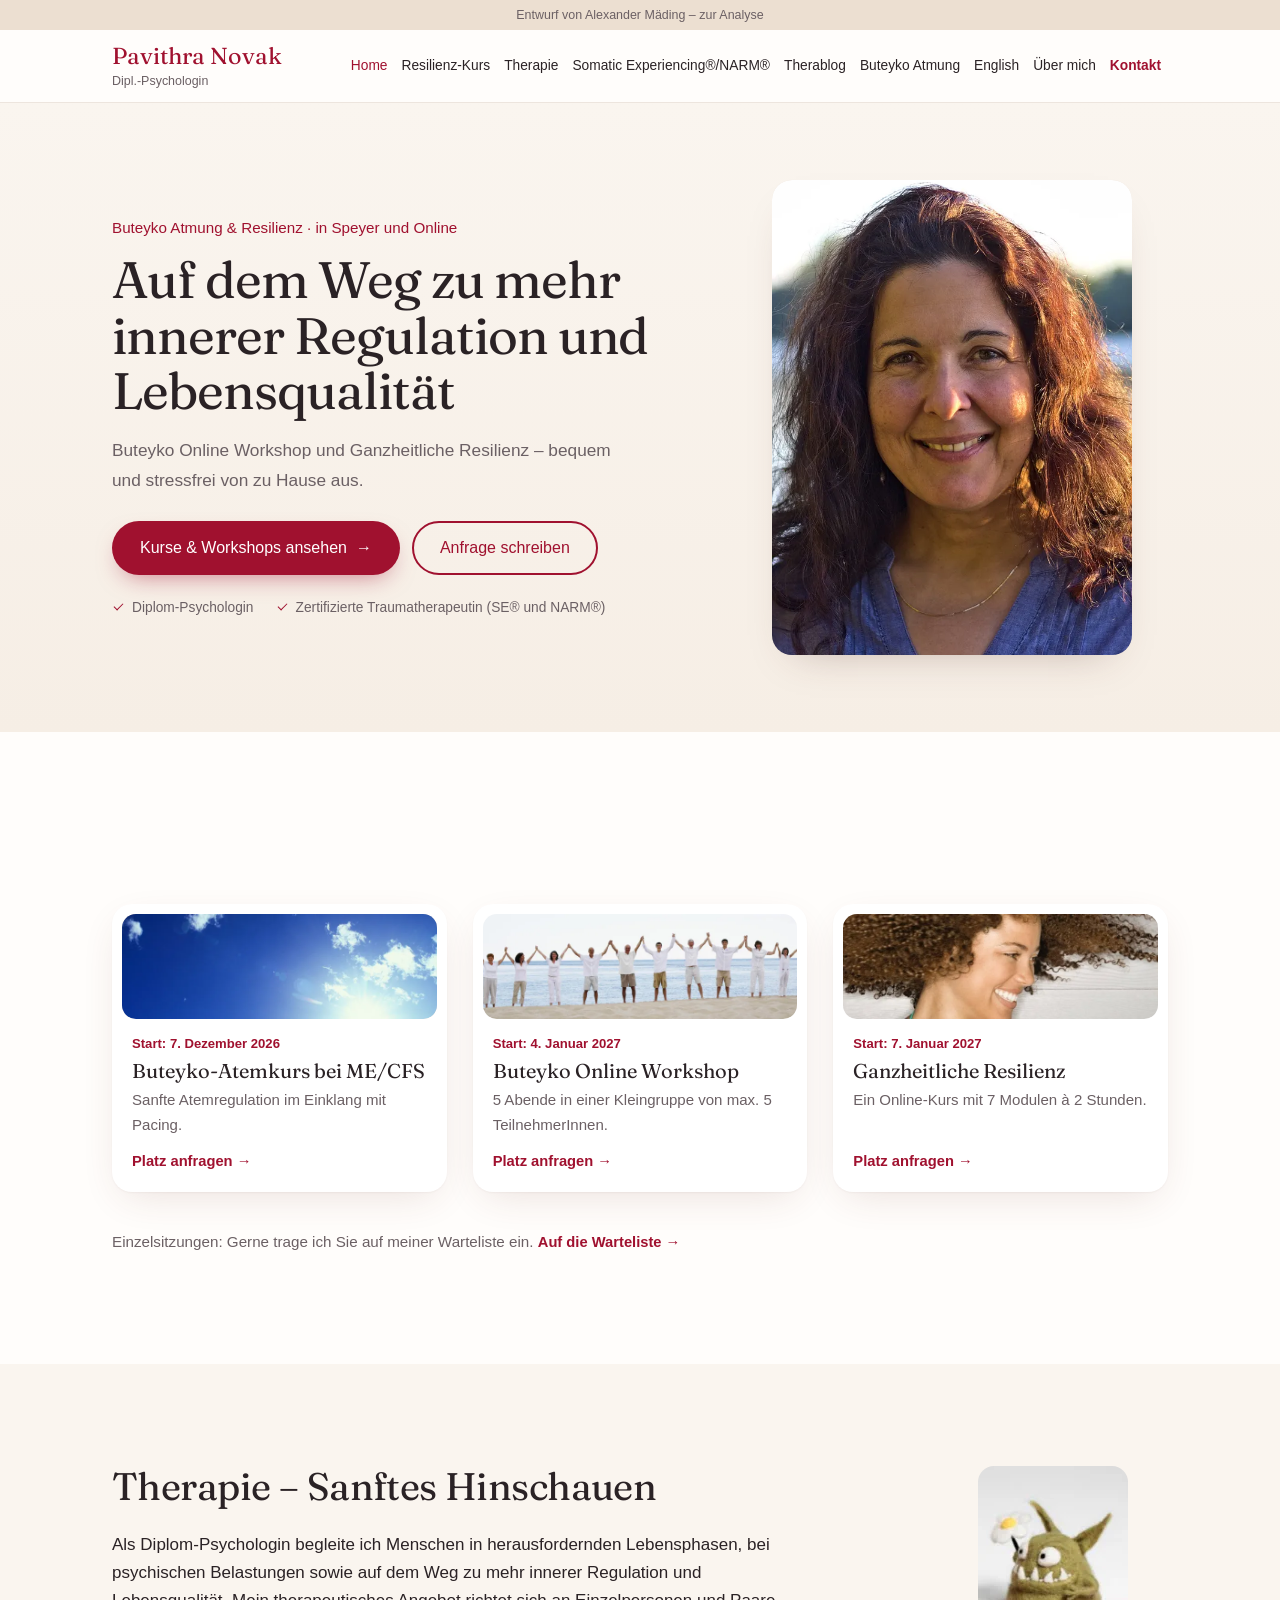
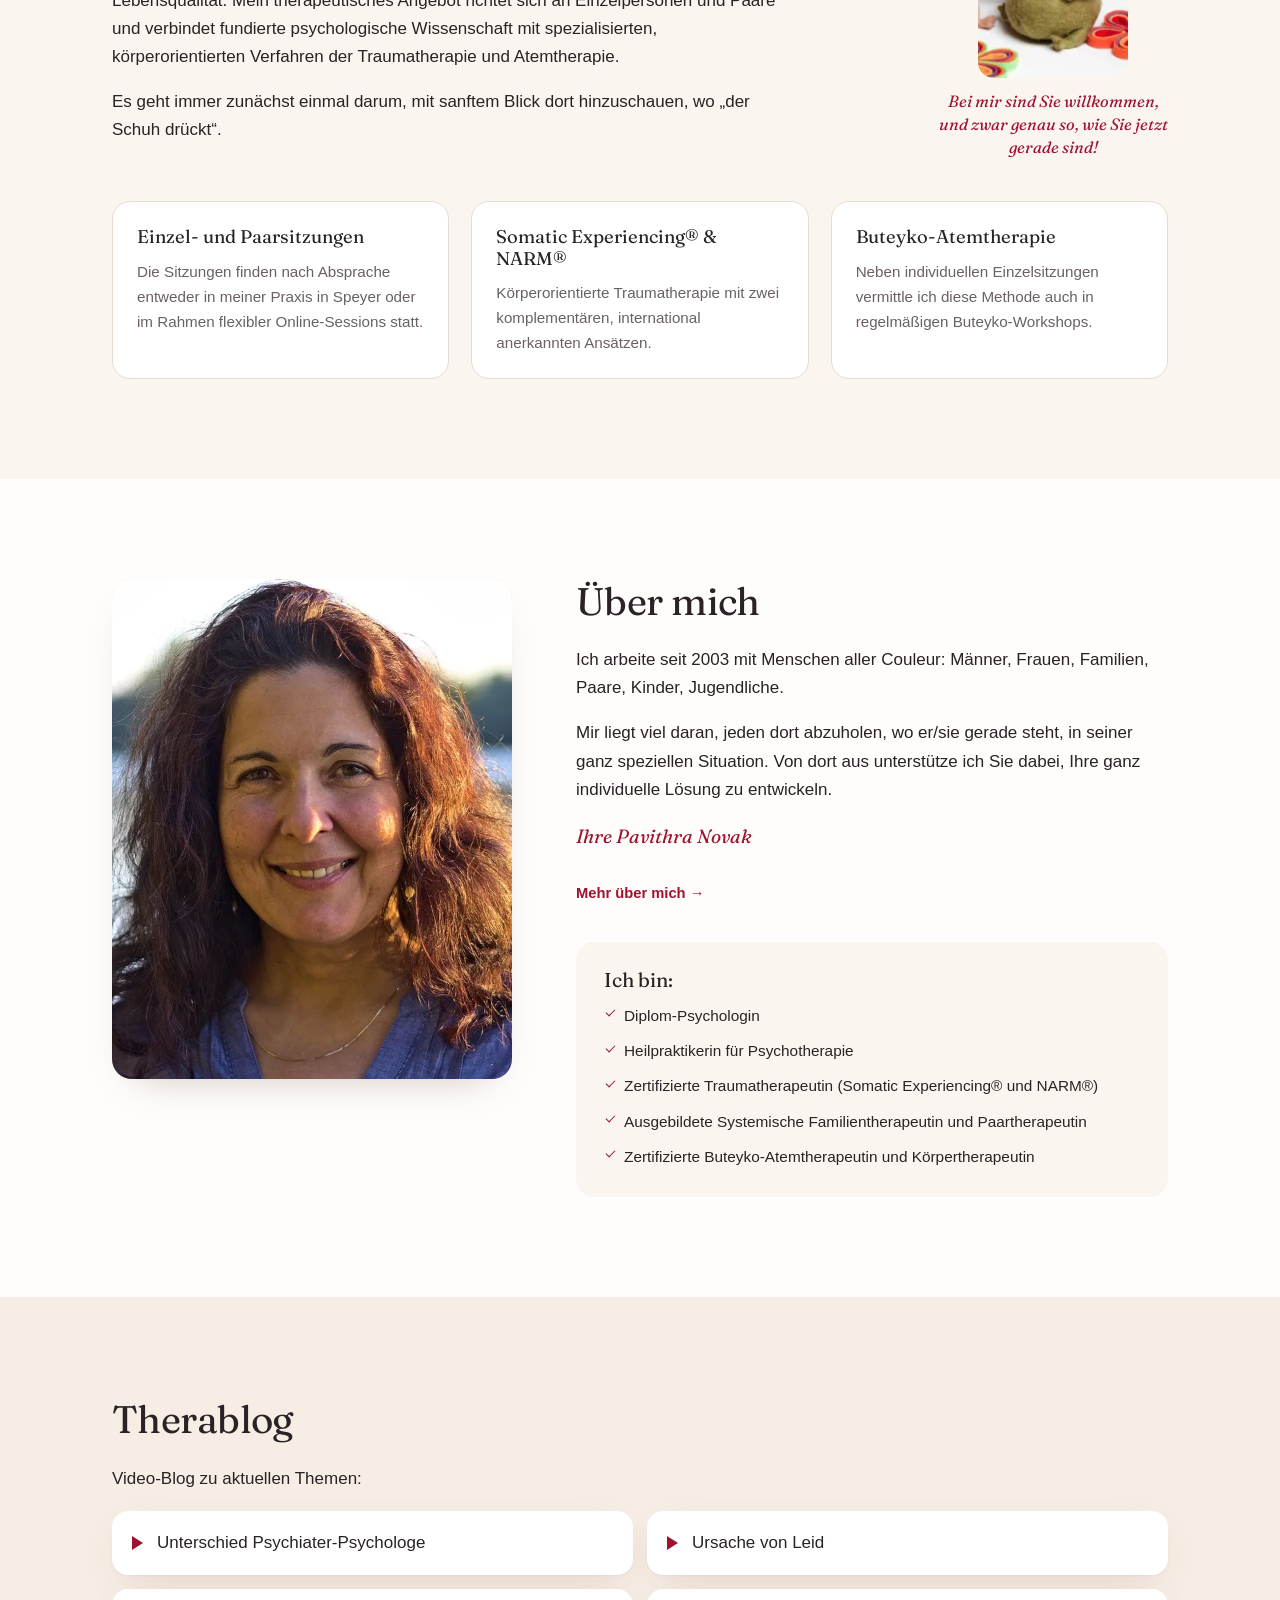
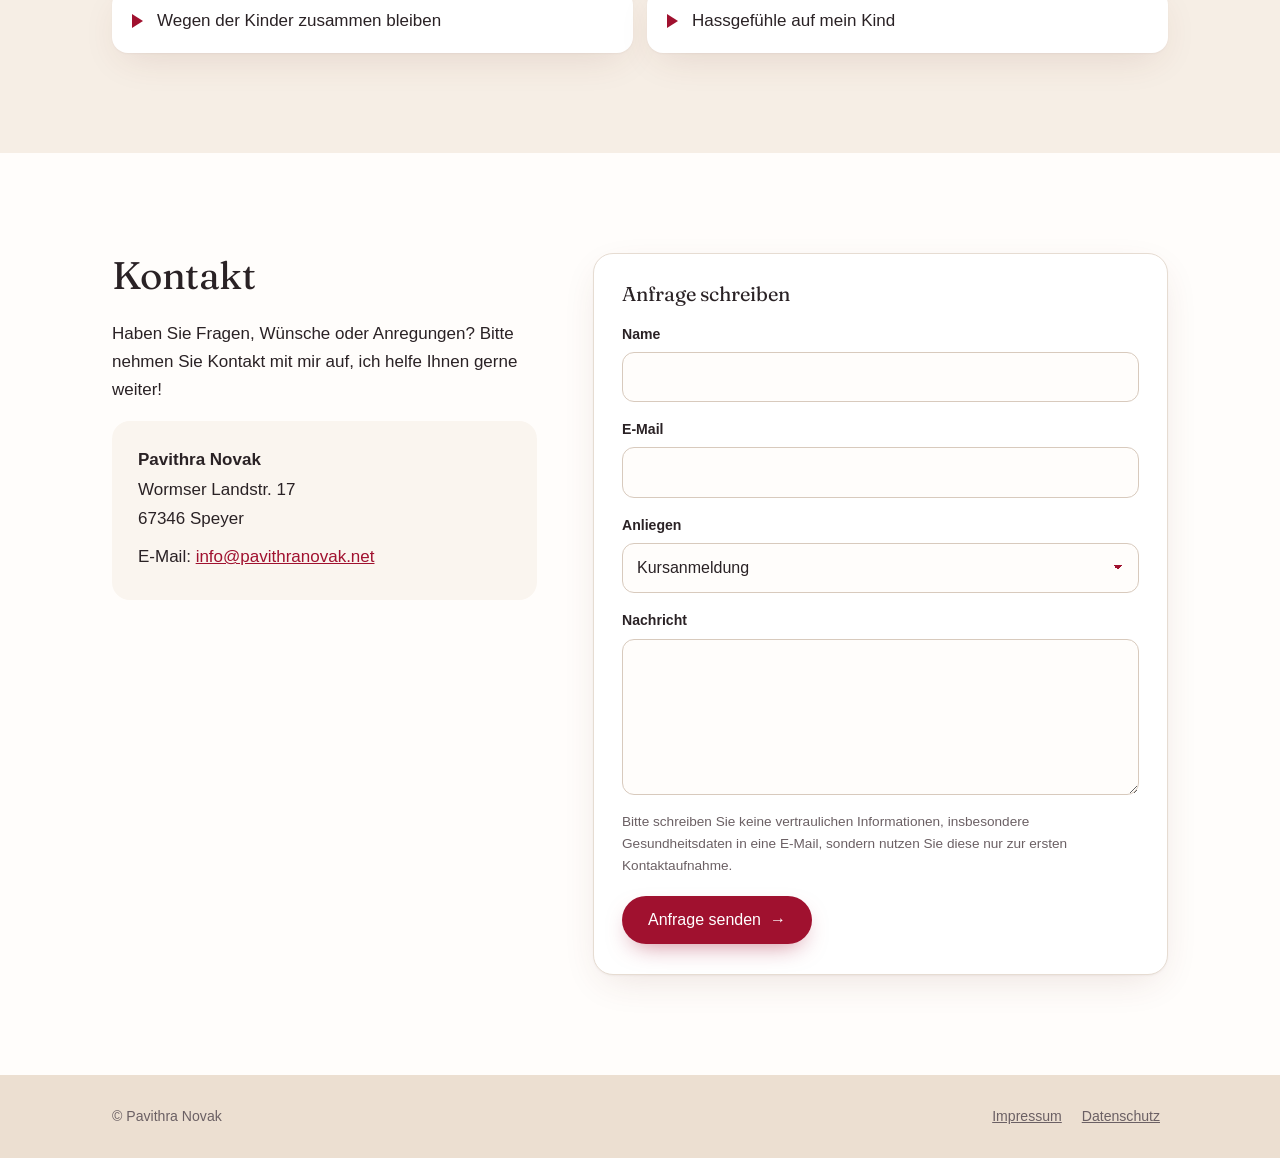
==== startseite/index.html @ 12f6291d "telefon raus, anfrageformular" ====
<!DOCTYPE html>
<html lang="de">
<head>
<meta charset="utf-8">
<meta name="viewport" content="width=device-width, initial-scale=1, viewport-fit=cover">
<title>Pavithra Novak – Psychotherapie, Traumatherapie &amp; Buteyko Atmung in Speyer (Entwurf)</title>
<meta name="robots" content="noindex, nofollow">
<meta name="description" content="Entwurf einer neuen Startseite für pavithranovak.net">
<meta name="theme-color" content="#a0112f">
<link rel="icon" href="data:image/svg+xml,%3Csvg xmlns='http://www.w3.org/2000/svg' viewBox='0 0 32 32'%3E%3Ccircle cx='16' cy='16' r='15' fill='%23a0112f'/%3E%3Ctext x='16' y='21' font-size='14' text-anchor='middle' fill='%23fff' font-family='Georgia'%3EPN%3C/text%3E%3C/svg%3E">
<link rel="stylesheet" href="css/seite.css">
<script>document.documentElement.className += ' js';</script>
</head>
<body id="top">

<!-- Hinweis Entwurf - klein, damit es nicht stört -->
<div class="entwurf-banner">
  <a href="../">Entwurf von Alexander Mäding &ndash; zur Analyse</a>
</div>

<header class="kopf">
  <div class="wrap kopf-inner">
    <a class="logo" href="#top">
      <span class="logo-name">Pavithra Novak</span>
      <span class="logo-sub">Dipl.-Psychologin</span>
    </a>
    <button class="burger" type="button" aria-label="Menü" aria-expanded="false" aria-controls="hauptmenue"><span></span><span></span><span></span></button>
    <!-- Menüpunkte wie auf ihrer Seite -->
    <nav class="menue" id="hauptmenue" aria-label="Hauptmenü">
      <a href="#top" aria-current="page">Home</a>
      <a href="#kurse">Resilienz-Kurs</a>
      <a href="#therapie">Therapie</a>
      <a href="#therapie" data-demo="seite">Somatic Experiencing&reg;/NARM&reg;</a>
      <a href="#therablog">Therablog</a>
      <a href="#kurse">Buteyko Atmung</a>
      <a href="#top" data-demo="english">English</a>
      <a href="#ueber">Über mich</a>
      <a href="#kontakt" class="menue-kontakt">Kontakt</a>
    </nav>
  </div>
</header>

<main>

<!-- Hero - wie im Beispiel auf der Analyse-Seite -->
<section class="hero-bereich">
  <div class="wrap hero">
    <div class="hero-text">
      <p class="hero-ort">Buteyko Atmung &amp; Resilienz &middot; in Speyer und Online</p>
      <h1 class="hero-titel">Auf dem Weg zu mehr innerer Regulation und Lebensqualität</h1>
      <p class="hero-sub">Buteyko Online Workshop und Ganzheitliche Resilienz &ndash; bequem und stressfrei von zu Hause aus.</p>
      <div class="hero-btns">
        <a href="#kurse" class="btn btn-primaer">Kurse &amp; Workshops ansehen</a>
        <a href="#kontakt" class="btn btn-rahmen">Anfrage schreiben</a>
      </div>
      <ul class="hero-trust">
        <li>Diplom-Psychologin</li>
        <li>Zertifizierte Traumatherapeutin <span class="nw">(SE&reg; und NARM&reg;)</span></li>
      </ul>
    </div>
    <div class="hero-bild">
      <picture class="foto">
        <source srcset="../img/novak-portrait.webp" type="image/webp">
        <img src="../img/novak-portrait.jpg" width="600" height="847" alt="Pavithra Novak">
      </picture>
    </div>
  </div>
</section>

<!-- Kurse - chronologisch -->
<section class="abschnitt abschnitt-kurse" id="kurse">
  <div class="wrap">
    <h2 class="reveal">Kurse &amp; Workshops</h2>
    <div class="kurse">
      <div class="kurs reveal" data-demo="kurs" role="link" tabindex="0">
        <picture class="kurs-bild">
          <source srcset="../img/buteyko-me-cfs.webp" type="image/webp">
          <img src="../img/buteyko-me-cfs.jpg" width="920" height="230" alt="" loading="lazy">
        </picture>
        <span class="kurs-datum">Start: 7. Dezember 2026</span>
        <h3>Buteyko-Atemkurs bei ME/CFS</h3>
        <p>Sanfte Atemregulation im Einklang mit Pacing.</p>
        <span class="mehr-link">Platz anfragen &rarr;</span>
      </div>
      <div class="kurs reveal" data-demo="kurs" role="link" tabindex="0">
        <picture class="kurs-bild">
          <source srcset="../img/buteyko-workshop.webp" type="image/webp">
          <img src="../img/buteyko-workshop.jpg" width="920" height="230" alt="" loading="lazy">
        </picture>
        <span class="kurs-datum">Start: 4. Januar 2027</span>
        <h3>Buteyko Online Workshop</h3>
        <p>5 Abende in einer Kleingruppe von max. 5 TeilnehmerInnen.</p>
        <span class="mehr-link">Platz anfragen &rarr;</span>
      </div>
      <div class="kurs reveal" data-demo="kurs" role="link" tabindex="0">
        <picture class="kurs-bild">
          <source srcset="../img/resilienz.webp" type="image/webp">
          <img src="../img/resilienz.jpg" width="920" height="230" alt="" loading="lazy">
        </picture>
        <span class="kurs-datum">Start: 7. Januar 2027</span>
        <h3>Ganzheitliche Resilienz</h3>
        <p>Ein Online-Kurs mit 7 Modulen à 2 Stunden.</p>
        <span class="mehr-link">Platz anfragen &rarr;</span>
      </div>
    </div>
    <p class="warteliste reveal">Einzelsitzungen: Gerne trage ich Sie auf meiner Warteliste ein. <a class="mehr-link" href="#kontakt" data-anliegen="Warteliste Einzelsitzung">Auf die Warteliste &rarr;</a></p>
  </div>
</section>

<!-- Therapie - Texte von ihrer Startseite und Therapie-Seite -->
<section class="abschnitt abschnitt-therapie" id="therapie">
  <div class="wrap">
    <div class="therapie-kopf">
      <div>
        <h2 class="reveal">Therapie &ndash; Sanftes Hinschauen</h2>
        <p class="reveal">Als Diplom-Psychologin begleite ich Menschen in herausfordernden Lebensphasen, bei psychischen Belastungen sowie auf dem Weg zu mehr innerer Regulation und Lebensqualität. Mein therapeutisches Angebot richtet sich an Einzelpersonen und Paare und verbindet fundierte psychologische Wissenschaft mit spezialisierten, körperorientierten Verfahren der Traumatherapie und Atemtherapie.</p>
        <p class="reveal">Es geht immer zunächst einmal darum, mit sanftem Blick dort hinzuschauen, wo &bdquo;der Schuh drückt&ldquo;.</p>
      </div>
      <figure class="willkommen reveal">
        <picture>
          <source srcset="../img/monster.webp" type="image/webp">
          <img src="../img/monster.jpg" width="150" height="212" alt="Kleines Filz-Monster mit Blume" loading="lazy">
        </picture>
        <figcaption>Bei mir sind Sie willkommen, und zwar genau so, wie Sie jetzt gerade sind!</figcaption>
      </figure>
    </div>

    <div class="angebote">
      <article class="angebot reveal">
        <h3>Einzel- und Paarsitzungen</h3>
        <p>Die Sitzungen finden nach Absprache entweder in meiner Praxis in Speyer oder im Rahmen flexibler Online-Sessions statt.</p>
      </article>
      <article class="angebot reveal">
        <h3>Somatic Experiencing&reg; &amp; NARM&reg;</h3>
        <p>Körperorientierte Traumatherapie mit zwei komplementären, international anerkannten Ansätzen.</p>
      </article>
      <article class="angebot reveal">
        <h3>Buteyko-Atemtherapie</h3>
        <p>Neben individuellen Einzelsitzungen vermittle ich diese Methode auch in regelmäßigen Buteyko-Workshops.</p>
      </article>
    </div>
  </div>
</section>

<!-- Über mich -->
<section class="abschnitt abschnitt-ueber" id="ueber">
  <div class="wrap">
    <div class="ueber">
      <!-- Hochformat-Foto von ihrer Seite, Gesicht ganz drin -->
      <picture class="ueber-bild reveal">
        <source srcset="../img/novak-portrait.webp" type="image/webp">
        <img src="../img/novak-portrait.jpg" width="600" height="847" alt="Pavithra Novak" loading="lazy">
      </picture>
      <div class="ueber-text">
        <h2 class="reveal">Über mich</h2>
        <p class="reveal">Ich arbeite seit 2003 mit Menschen aller Couleur: Männer, Frauen, Familien, Paare, Kinder, Jugendliche.</p>
        <p class="reveal">Mir liegt viel daran, jeden dort abzuholen, wo er/sie gerade steht, in seiner ganz speziellen Situation. Von dort aus unterstütze ich Sie dabei, Ihre ganz individuelle Lösung zu entwickeln.</p>
        <p class="unterschrift reveal">Ihre Pavithra Novak</p>
        <a class="mehr-link reveal" href="#ueber" data-demo="seite">Mehr über mich &rarr;</a>
        <div class="quali reveal">
          <h3>Ich bin:</h3>
          <ul>
            <li>Diplom-Psychologin</li>
            <li>Heilpraktikerin für Psychotherapie</li>
            <li>Zertifizierte Traumatherapeutin (Somatic Experiencing&reg; und NARM&reg;)</li>
            <li>Ausgebildete Systemische Familientherapeutin und Paartherapeutin</li>
            <li>Zertifizierte Buteyko-Atemtherapeutin und Körpertherapeutin</li>
          </ul>
        </div>
      </div>
    </div>
  </div>
</section>

<!-- Therablog - Titel von ihrer Startseite, Videos erst auf der Unterseite (Datenschutz) -->
<section class="abschnitt abschnitt-blog" id="therablog">
  <div class="wrap">
    <h2 class="reveal">Therablog</h2>
    <p class="reveal">Video-Blog zu aktuellen Themen:</p>
    <ul class="blog-liste">
      <li class="reveal"><a href="#therablog" data-demo="video">Unterschied Psychiater-Psychologe</a></li>
      <li class="reveal"><a href="#therablog" data-demo="video">Ursache von Leid</a></li>
      <li class="reveal"><a href="#therablog" data-demo="video">Wegen der Kinder zusammen bleiben</a></li>
      <li class="reveal"><a href="#therablog" data-demo="video">Hassgefühle auf mein Kind</a></li>
    </ul>
  </div>
</section>

<!-- Kontakt - Anfrage statt Telefon. Formular ist nur Attrappe, verschickt nichts -->
<section class="abschnitt abschnitt-kontakt" id="kontakt">
  <div class="wrap kontakt">
    <div class="kontakt-info">
      <h2 class="reveal">Kontakt</h2>
      <p class="reveal">Haben Sie Fragen, Wünsche oder Anregungen? Bitte nehmen Sie Kontakt mit mir auf, ich helfe Ihnen gerne weiter!</p>
      <address class="adresse reveal">
        <strong>Pavithra Novak</strong><br>
        Wormser Landstr. 17<br>
        67346 Speyer<br>
        <span class="adresse-zeile">E-Mail: <a href="#kontakt" data-demo="mail">info@pavithranovak.net</a></span>
      </address>
    </div>

    <form class="anfrage reveal" id="anfrage-form" action="#kontakt" novalidate>
      <h3>Anfrage schreiben</h3>
      <div class="feld">
        <label for="f-name">Name</label>
        <input id="f-name" name="name" type="text" autocomplete="name">
      </div>
      <div class="feld">
        <label for="f-mail">E-Mail</label>
        <input id="f-mail" name="email" type="email" autocomplete="email">
      </div>
      <div class="feld">
        <label for="f-anliegen">Anliegen</label>
        <select id="f-anliegen" name="anliegen">
          <option>Kursanmeldung</option>
          <option>Warteliste Einzelsitzung</option>
          <option>Paarsitzung</option>
          <option>Sonstiges</option>
        </select>
      </div>
      <div class="feld">
        <label for="f-text">Nachricht</label>
        <textarea id="f-text" name="nachricht" rows="5"></textarea>
      </div>
      <p class="klein">Bitte schreiben Sie keine vertraulichen Informationen, insbesondere Gesundheitsdaten in eine E-Mail, sondern nutzen Sie diese nur zur ersten Kontaktaufnahme.</p>
      <button class="btn btn-primaer" type="submit">Anfrage senden</button>
    </form>
  </div>
</section>

</main>

<footer class="fuss">
  <div class="wrap fuss-inner">
    <span>&copy; Pavithra Novak</span>
    <nav aria-label="Rechtliches">
      <a href="#top" data-demo="recht">Impressum</a>
      <a href="#top" data-demo="recht">Datenschutz</a>
    </nav>
  </div>
</footer>

<p class="hinweis" id="hinweis" role="status" aria-live="polite"></p>

<script src="js/seite.js"></script>
</body>
</html>
---- startseite/css/seite.css ----
/* Entwurf Startseite Novak - eigene Seite, gleiche Farben wie die Analyse */

/* Schrift lokal (Fraunces, OFL) */
@font-face {
  font-family: "Fraunces";
  src: url("../../fonts/fraunces-latin-400-normal.woff2") format("woff2");
  font-weight: 400;
  font-style: normal;
  font-display: swap;
}
@font-face {
  font-family: "Fraunces";
  src: url("../../fonts/fraunces-latin-400-italic.woff2") format("woff2");
  font-weight: 400;
  font-style: italic;
  font-display: swap;
}
@font-face {
  font-family: "Fraunces";
  src: url("../../fonts/fraunces-latin-600-normal.woff2") format("woff2");
  font-weight: 600;
  font-style: normal;
  font-display: swap;
}

:root {
  --bordeaux: #a0112f;
  --bordeaux-dunkel: #7d0d25;
  --beige: #f6eee5;
  --beige-2: #ecdfd1;
  --beige-hell: #faf5ef;
  --weiss: #fffdfb;
  --text: #2a2225;
  --grau: #6b6064;
  --linie: #e6dcd2;
  --serif: "Fraunces", "Iowan Old Style", Georgia, serif;
  --sans: -apple-system, BlinkMacSystemFont, "Segoe UI", Roboto, "Helvetica Neue", Arial, sans-serif;
  --schatten: 0 1px 2px rgba(60,20,30,.04), 0 12px 40px -12px rgba(110,50,40,.16);
}

*, *::before, *::after { box-sizing: border-box; }
html { scroll-behavior: smooth; -webkit-text-size-adjust: 100%; }

body {
  margin: 0;
  font-family: var(--sans);
  font-size: 17px;
  line-height: 1.65;
  color: var(--text);
  background: var(--weiss);
}

h1, h2, h3 {
  font-family: var(--serif);
  font-weight: normal;
  line-height: 1.15;
  margin: 0 0 .6em;
  overflow-wrap: break-word;
  hyphens: auto;
}
h2 { font-size: clamp(1.7rem, 3.4vw, 2.4rem); letter-spacing: -.015em; }
h3 { font-size: 1.25rem; }
p { margin: 0 0 1em; }
a { color: var(--bordeaux); }
a:hover { color: var(--bordeaux-dunkel); }
a:focus-visible, button:focus-visible, [tabindex]:focus-visible {
  outline: 3px solid #d9a9a0;
  outline-offset: 3px;
}
img { max-width: 100%; }
.nw { white-space: nowrap; }

.wrap {
  max-width: 1120px;
  margin: 0 auto;
  padding: 0 32px;
}
section[id] { scroll-margin-top: 76px; }

/* Entwurf-Hinweis ganz oben */
.entwurf-banner {
  background: var(--beige-2);
  text-align: center;
  font-size: .78rem;
  line-height: 1.3;
}
.entwurf-banner a {
  display: inline-block;
  padding: 7px 12px;
  color: var(--grau);
  text-decoration: none;
}
.entwurf-banner a:hover { color: var(--bordeaux); text-decoration: underline; }

/* Kopf mit ihrem Menü */
.kopf {
  position: sticky;
  top: 0;
  z-index: 20;
  background: rgba(255,253,251,.92);
  -webkit-backdrop-filter: saturate(140%) blur(10px);
  backdrop-filter: saturate(140%) blur(10px);
  border-bottom: 1px solid rgba(230,220,210,.7);
}
.kopf-inner {
  display: flex;
  align-items: center;
  justify-content: space-between;
  gap: 20px;
  min-height: 72px;
}
.logo { text-decoration: none; line-height: 1.2; white-space: nowrap; }
.logo-name {
  display: block;
  font-family: var(--serif);
  font-size: 1.45rem;
  color: var(--bordeaux);
}
.logo-sub { font-size: .78rem; color: var(--grau); }

.menue { display: flex; flex-wrap: nowrap; }
.menue a {
  padding: 14px 7px;
  font-size: .86rem;
  line-height: 16px;
  color: var(--text);
  text-decoration: none;
  white-space: nowrap;
}
.menue a:hover, .menue a[aria-current] { color: var(--bordeaux); }
.menue .menue-kontakt { color: var(--bordeaux); font-weight: 600; }
.burger { display: none; }

/* Hero */
.hero-bereich {
  background: linear-gradient(180deg, var(--beige-hell) 0%, var(--beige) 100%);
}
.hero {
  display: grid;
  grid-template-columns: 1.15fr .85fr;
  gap: 40px;
  align-items: center;
  padding-top: clamp(40px, 6vw, 84px);
  padding-bottom: clamp(44px, 6vw, 84px);
}
.hero-ort {
  font-size: .95rem;
  color: var(--bordeaux);
  margin-bottom: 12px;
}
.hero-titel {
  font-size: clamp(2rem, 4vw, 3.2rem);
  line-height: 1.08;
  letter-spacing: -.02em;
  margin-bottom: 18px;
  max-width: 15em;
}
.hero-sub {
  font-size: 1.08rem;
  line-height: 1.7;
  color: var(--grau);
  max-width: 30em;
}
.hero-btns {
  display: flex;
  flex-wrap: wrap;
  gap: 12px;
  margin: 26px 0 22px;
}
.hero-trust {
  list-style: none;
  margin: 0;
  padding: 0;
  display: flex;
  flex-wrap: wrap;
  gap: 6px 22px;
  font-size: .86rem;
  color: var(--grau);
}
/* Häkchen - auch für die Qualis unten */
.hero-trust li, .quali li { position: relative; padding-left: 20px; }
.hero-trust li::before, .quali li::before {
  content: "";
  position: absolute;
  left: 2px;
  top: .42em;
  width: 9px;
  height: 5px;
  border-left: 1.5px solid var(--bordeaux);
  border-bottom: 1.5px solid var(--bordeaux);
  transform: rotate(-45deg);
}
.hero-bild { display: flex; justify-content: center; }
.foto {
  display: block;
  width: 86%;
  max-width: 360px;
  aspect-ratio: 5 / 6.6;
  border-radius: 20px;
  overflow: hidden;
  background: var(--beige-2);
  box-shadow: 0 18px 40px -24px rgba(90,50,40,.35);
}
.foto img {
  display: block;
  width: 100%;
  height: 100%;
  object-fit: cover;
  object-position: 50% 30%;
}

/* Buttons */
.btn {
  display: inline-flex;
  align-items: center;
  justify-content: center;
  gap: 9px;
  min-height: 48px;
  padding: 12px 26px;
  border-radius: 40px;
  font-size: 1rem;
  font-weight: 500;
  text-decoration: none;
  border: 2px solid transparent;
  transition: background .2s, color .2s, transform .2s;
}
.btn:hover { transform: translateY(-1px); }
.btn-primaer {
  background: var(--bordeaux);
  color: #fff;
  box-shadow: 0 10px 24px -10px rgba(160,17,47,.55);
}
.btn-primaer:hover { background: var(--bordeaux-dunkel); color: #fff; }
.btn-primaer::after { content: "\2192"; transition: transform .3s ease; }
.btn-primaer:hover::after { transform: translateX(4px); }
.btn-rahmen { border-color: var(--bordeaux); color: var(--bordeaux); background: transparent; }
.btn-rahmen:hover { background: var(--beige); }

.mehr-link {
  display: inline-block;
  font-size: .92rem;
  font-weight: 600;
  color: var(--bordeaux);
  text-decoration: none;
}
a.mehr-link { padding: 10px 0; }
a.mehr-link:hover { text-decoration: underline; }

/* Abschnitte */
.abschnitt { padding: clamp(56px, 8vw, 100px) 0; }
.abschnitt-kurse { background: var(--weiss); }
.abschnitt-therapie { background: var(--beige-hell); }
.abschnitt-ueber { background: var(--weiss); }
.abschnitt-blog { background: var(--beige); }
.abschnitt-kontakt { background: var(--weiss); }

/* Kurs-Karten */
.kurse {
  display: grid;
  grid-template-columns: repeat(3, 1fr);
  gap: 26px;
  margin-top: 28px;
}
.kurs {
  display: flex;
  flex-direction: column;
  background: #fff;
  border-radius: 20px;
  padding: 10px 10px 18px;
  box-shadow: var(--schatten);
  cursor: pointer;
  transition: transform .4s ease;
}
.kurs:hover { transform: translateY(-3px); }
.kurs > *:not(.kurs-bild) { margin-left: 10px; margin-right: 10px; }
.kurs-bild {
  display: block;
  margin-bottom: 14px;
  border-radius: 14px;
  overflow: hidden;
  aspect-ratio: 3 / 1;
  background: var(--beige-2);
}
.kurs-bild img {
  display: block;
  width: 100%;
  height: 100%;
  object-fit: cover;
  transition: transform .8s ease;
}
.kurs-bild img[src*="me-cfs"] { object-position: 75% 60%; }
.kurs:hover .kurs-bild img { transform: scale(1.04); }
.kurs-datum {
  font-size: .82rem;
  font-weight: 600;
  color: var(--bordeaux);
  margin-bottom: 4px;
}
.kurs h3 { margin-bottom: 6px; }
.kurs p { font-size: .94rem; color: var(--grau); margin-bottom: 0; }
.kurs .mehr-link { margin-top: auto; padding-top: 12px; }

.warteliste {
  margin: 28px 0 0;
  font-size: .95rem;
  color: var(--grau);
}

/* Therapie */
.therapie-kopf {
  display: grid;
  grid-template-columns: 1fr 230px;
  gap: 56px;
  align-items: center;
}
.therapie-kopf p { max-width: 40em; }
.willkommen { margin: 0; text-align: center; }
.willkommen img {
  display: block;
  margin: 0 auto 12px;
  width: 150px;
  height: auto;
  border-radius: 16px;
}
.willkommen figcaption {
  font-family: var(--serif);
  font-style: italic;
  font-size: 1.02rem;
  line-height: 1.4;
  color: var(--bordeaux);
}
.angebote {
  display: grid;
  grid-template-columns: repeat(3, 1fr);
  gap: 22px;
  margin-top: 40px;
}
.angebot {
  background: #fff;
  border: 1px solid var(--linie);
  border-radius: 18px;
  padding: 24px 24px 8px;
}
.angebot h3 { font-size: 1.15rem; }
.angebot p { font-size: .95rem; color: var(--grau); }

/* Über mich - Foto links im Hochformat, Text rechts */
.ueber {
  display: grid;
  grid-template-columns: minmax(260px, 400px) 1fr;
  gap: 64px;
  align-items: start;
}
.ueber-bild {
  display: block;
  width: 100%;
  aspect-ratio: 4 / 5;
  border-radius: 20px;
  overflow: hidden;
  background: var(--beige-2);
  box-shadow: 0 18px 40px -24px rgba(90,50,40,.35);
}
.ueber-bild img {
  display: block;
  width: 100%;
  height: 100%;
  object-fit: cover;
  object-position: 50% 22%; /* Kopf + Kinn bleiben drin */
}
.ueber-text .mehr-link { margin-bottom: 26px; }
.unterschrift {
  font-family: var(--serif);
  font-style: italic;
  font-size: 1.2rem;
  color: var(--bordeaux);
}
.quali {
  background: var(--beige-hell);
  border-radius: 18px;
  padding: 26px 28px 18px;
}
.quali ul { list-style: none; margin: 0; padding: 0; }
.quali li { margin-bottom: 10px; font-size: .96rem; }

/* Therablog */
.blog-liste {
  list-style: none;
  margin: 18px 0 0;
  padding: 0;
  display: grid;
  grid-template-columns: repeat(2, 1fr);
  gap: 14px;
}
.blog-liste a {
  display: flex;
  align-items: center;
  gap: 14px;
  min-height: 64px;
  padding: 14px 20px;
  background: #fff;
  border-radius: 16px;
  color: var(--text);
  text-decoration: none;
  box-shadow: var(--schatten);
}
/* kleines Play-Dreieck, kein Icon-Font */
.blog-liste a::before {
  content: "";
  flex: none;
  width: 0; height: 0;
  border-left: 11px solid var(--bordeaux);
  border-top: 7px solid transparent;
  border-bottom: 7px solid transparent;
}
.blog-liste a:hover { color: var(--bordeaux); }

/* Kontakt + Anfrage-Formular */
.kontakt {
  display: grid;
  grid-template-columns: .85fr 1.15fr;
  gap: 56px;
  align-items: start;
}
.klein { font-size: .85rem; color: var(--grau); }
.adresse {
  font-style: normal;
  background: var(--beige-hell);
  border-radius: 18px;
  padding: 24px 26px;
  line-height: 1.75;
  margin-top: 8px;
}
.adresse-zeile { display: block; margin-top: 4px; }
.adresse a { display: inline-block; padding: 4px 0; overflow-wrap: anywhere; }

.anfrage {
  background: #fff;
  border: 1px solid var(--linie);
  border-radius: 20px;
  padding: 28px 28px 30px;
  box-shadow: var(--schatten);
}
.anfrage h3 { margin-bottom: 18px; }
.feld { margin-bottom: 16px; }
.feld label {
  display: block;
  font-size: .88rem;
  font-weight: 600;
  margin-bottom: 6px;
}
.feld input, .feld select, .feld textarea {
  display: block;
  width: 100%;
  min-height: 48px;
  padding: 11px 14px;
  font: inherit;
  font-size: 1rem; /* sonst zoomt iOS rein */
  color: var(--text);
  background: var(--weiss);
  border: 1px solid #d8cabd;
  border-radius: 12px;
}
.feld textarea { resize: vertical; min-height: 120px; }
/* eigener Pfeil fürs Dropdown */
.feld select {
  -webkit-appearance: none;
  appearance: none;
  padding-right: 40px;
  background-image: linear-gradient(45deg, transparent 50%, var(--bordeaux) 50%), linear-gradient(135deg, var(--bordeaux) 50%, transparent 50%);
  background-position: calc(100% - 20px) 21px, calc(100% - 15px) 21px;
  background-size: 5px 5px;
  background-repeat: no-repeat;
}
.feld input:focus, .feld select:focus, .feld textarea:focus {
  outline: none;
  border-color: var(--bordeaux);
  box-shadow: 0 0 0 3px rgba(160,17,47,.12);
}
.anfrage .klein { margin: 4px 0 18px; }
.anfrage .btn { border: 0; cursor: pointer; font-family: inherit; }

/* Fuß */
.fuss {
  background: var(--beige-2);
  font-size: .88rem;
  color: var(--grau);
}
.fuss-inner {
  display: flex;
  flex-wrap: wrap;
  justify-content: space-between;
  align-items: center;
  gap: 8px 20px;
  padding-top: 18px;
  padding-bottom: 18px;
}
.fuss nav a {
  display: inline-block;
  padding: 12px 8px;
  color: var(--grau);
}
.fuss nav a:hover { color: var(--bordeaux); }

/* Hinweis bei Klick auf Attrappen */
.hinweis {
  position: fixed;
  left: 50%;
  bottom: 24px;
  z-index: 40;
  width: max-content;
  max-width: calc(100% - 32px);
  margin: 0;
  padding: 12px 18px;
  border-radius: 12px;
  background: var(--text);
  color: #fff;
  font-size: .9rem;
  text-align: center;
  box-shadow: 0 10px 30px rgba(0,0,0,.2);
  opacity: 0;
  transform: translate(-50%, 10px);
  pointer-events: none;
  transition: opacity .3s, transform .3s;
}
.hinweis.an { opacity: 1; transform: translate(-50%, 0); }

/* Einblenden */
.js .reveal { opacity: 0; transform: translateY(14px); transition: opacity .7s ease, transform .7s ease; }
.js .reveal.sichtbar { opacity: 1; transform: none; }

/* ---------- Responsive ---------- */

/* 9 Menüpunkte passen erst ab ca. 1180px, drunter Burger */
@media (max-width: 1180px) {
  .burger {
    display: flex;
    flex-direction: column;
    justify-content: center;
    align-items: center;
    gap: 5px;
    width: 44px; height: 44px;
    padding: 0;
    background: none;
    border: 0;
    cursor: pointer;
  }
  .burger span { display: block; width: 22px; height: 2px; background: var(--bordeaux); transition: transform .25s, opacity .25s; }
  .burger[aria-expanded="true"] span:nth-child(1) { transform: translateY(7px) rotate(45deg); }
  .burger[aria-expanded="true"] span:nth-child(2) { opacity: 0; }
  .burger[aria-expanded="true"] span:nth-child(3) { transform: translateY(-7px) rotate(-45deg); }

  .menue {
    display: none;
    position: absolute;
    top: 100%;
    left: 0;
    right: 0;
    flex-direction: column;
    padding: 8px 32px 18px;
    background: var(--weiss);
    border-bottom: 1px solid var(--linie);
    box-shadow: 0 20px 30px -24px rgba(60,30,30,.4);
    max-height: calc(100vh - 72px);
    overflow-y: auto;
  }
  .menue.offen { display: flex; }
  .menue a { padding: 13px 0; font-size: 1rem; border-bottom: 1px solid var(--linie); }
  .menue a:last-child { border-bottom: 0; }
  /* ohne JS einfach offen lassen */
  html:not(.js) .menue { display: flex; position: static; box-shadow: none; flex-wrap: wrap; flex-direction: row; padding: 0 0 8px; }
  html:not(.js) .burger { display: none; }
}

@media (max-width: 960px) {
  .kurse { grid-template-columns: 1fr; gap: 18px; }
  .kurs {
    display: grid;
    grid-template-columns: 40% 1fr;
    grid-template-rows: auto auto auto 1fr;
    column-gap: 20px;
    padding: 10px 14px 10px 10px;
  }
  .kurs > *:not(.kurs-bild) { margin: 0; }
  .kurs-bild { grid-row: 1 / span 4; margin: 0; aspect-ratio: auto; min-height: 130px; }
  .kurs-datum { padding-top: 6px; }
  .kurs .mehr-link { padding: 10px 0 6px; align-self: end; }

  .angebote { grid-template-columns: 1fr; gap: 14px; }
  .kontakt { grid-template-columns: 1fr; gap: 32px; }
  .ueber { grid-template-columns: 300px 1fr; gap: 40px; }
}

@media (max-width: 720px) {
  body { font-size: 16px; }
  .wrap { padding: 0 18px; }
  .kopf-inner { min-height: 64px; }
  .logo-name { font-size: 1.25rem; }
  .menue { padding: 4px 18px 14px; max-height: calc(100vh - 64px); }

  .hero { grid-template-columns: 1fr; gap: 28px; }
  .hero-titel { font-size: 1.85rem; }
  .hero-btns .btn { flex: 1 1 auto; text-align: center; }
  .foto { width: 100%; max-width: 230px; aspect-ratio: 4 / 5; }

  .therapie-kopf { grid-template-columns: 1fr; gap: 24px; }
  .willkommen { display: flex; align-items: center; gap: 18px; text-align: left; }
  .willkommen img { width: 90px; margin: 0; }

  /* Handy: Foto oben, nicht höher als ~420px */
  .ueber { grid-template-columns: 1fr; gap: 28px; }
  .ueber-bild { max-width: 336px; max-height: 420px; }
  .blog-liste { grid-template-columns: 1fr; }
  .anfrage { padding: 22px 18px 24px; }
  .anfrage .btn { width: 100%; }
  .quali, .adresse { padding: 22px 20px 14px; }
}

@media (max-width: 480px) {
  .kurs { display: flex; padding: 10px 10px 16px; }
  .kurs > *:not(.kurs-bild) { margin-left: 8px; margin-right: 8px; }
  .kurs-bild { aspect-ratio: 3 / 1; min-height: 0; margin-bottom: 12px; }
}

/* Nachtrag: ganz kleine Handys */
@media (max-width: 360px) {
  .hero-titel { font-size: 1.6rem; }
  .logo-name { font-size: 1.12rem; }
  h2 { font-size: 1.55rem; }
  .btn { padding: 12px 18px; }
}

/* Handy quer - Kopf nicht kleben lassen, sonst bleibt kaum Platz */
@media (max-height: 500px) and (orientation: landscape) {
  .kopf { position: static; }
  .menue { max-height: none; }
  .hero { grid-template-columns: 1.3fr .7fr; }
  .foto { max-width: 220px; }
  .ueber { grid-template-columns: 200px 1fr; gap: 28px; }
}

@media (prefers-reduced-motion: reduce) {
  html { scroll-behavior: auto; }
  .js .reveal { opacity: 1; transform: none; transition: none; }
  .btn, .kurs, .kurs-bild img, .hinweis { transition: none; }
}
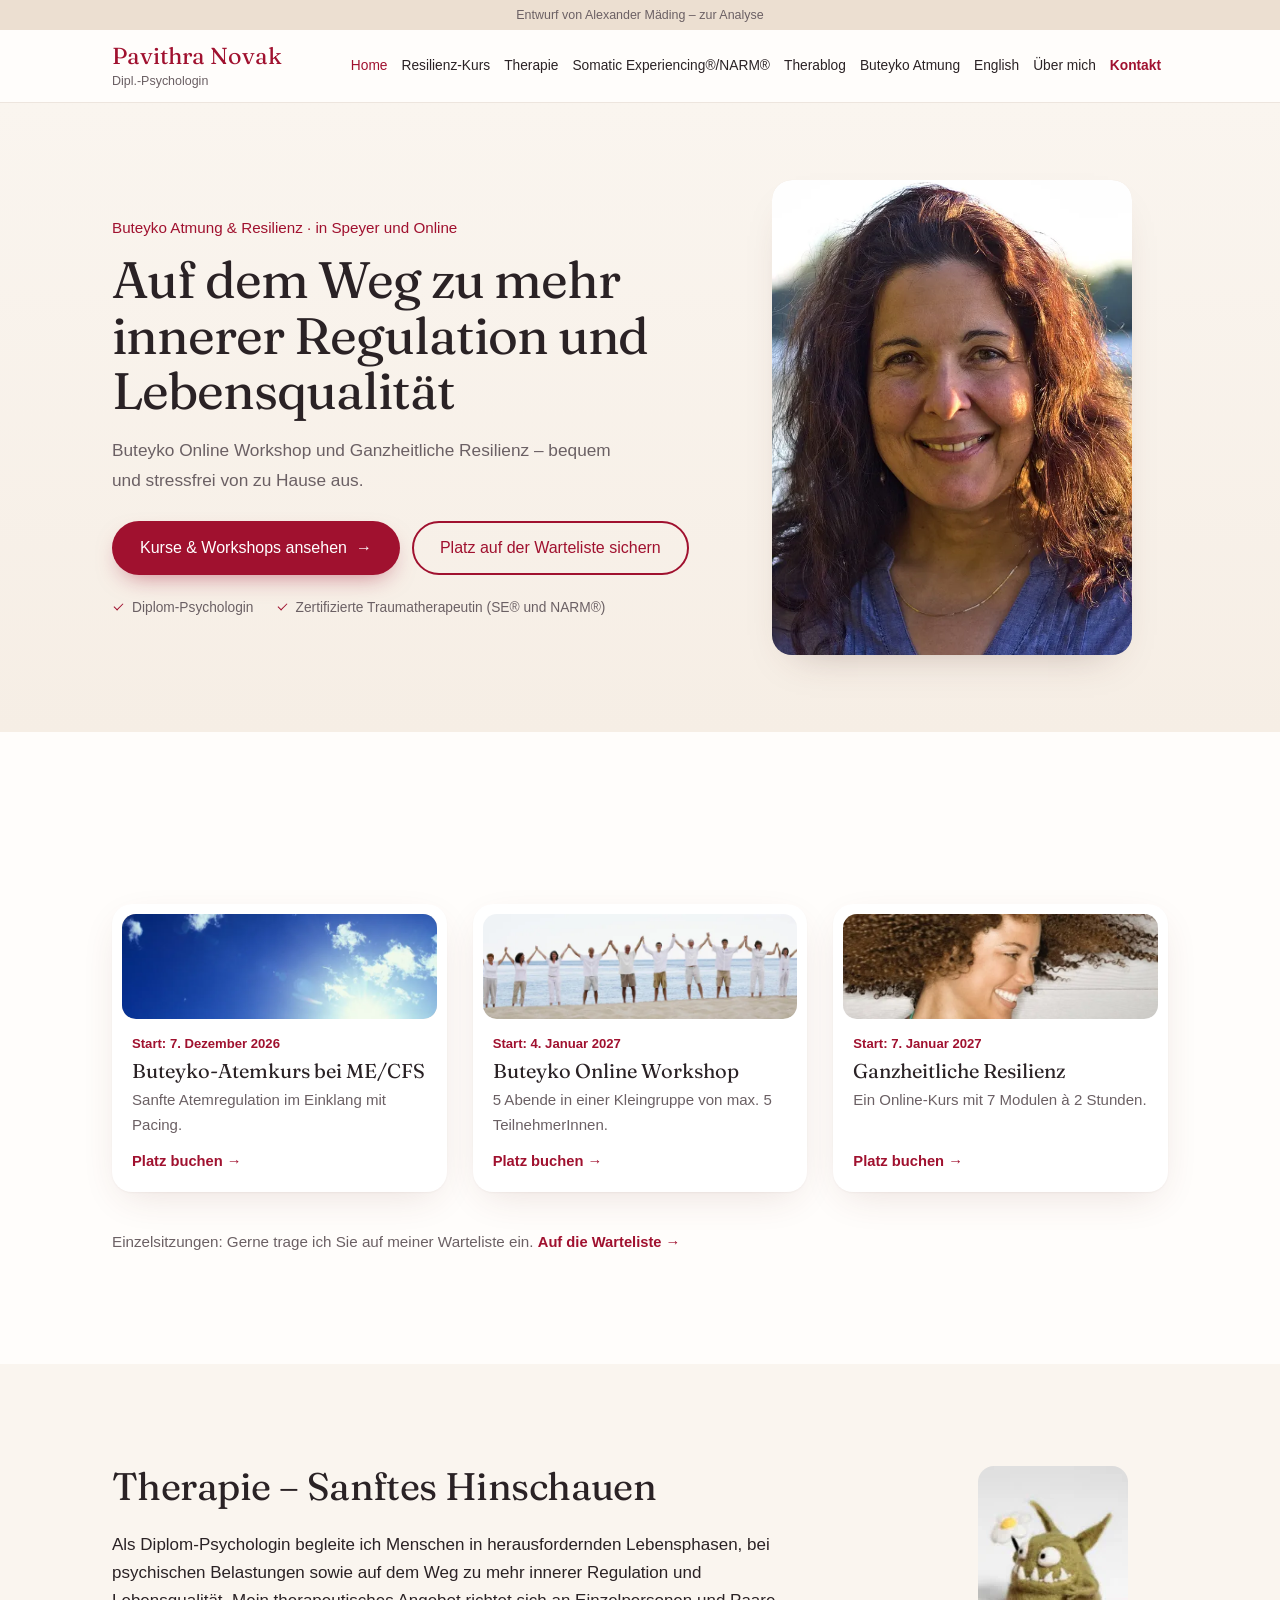
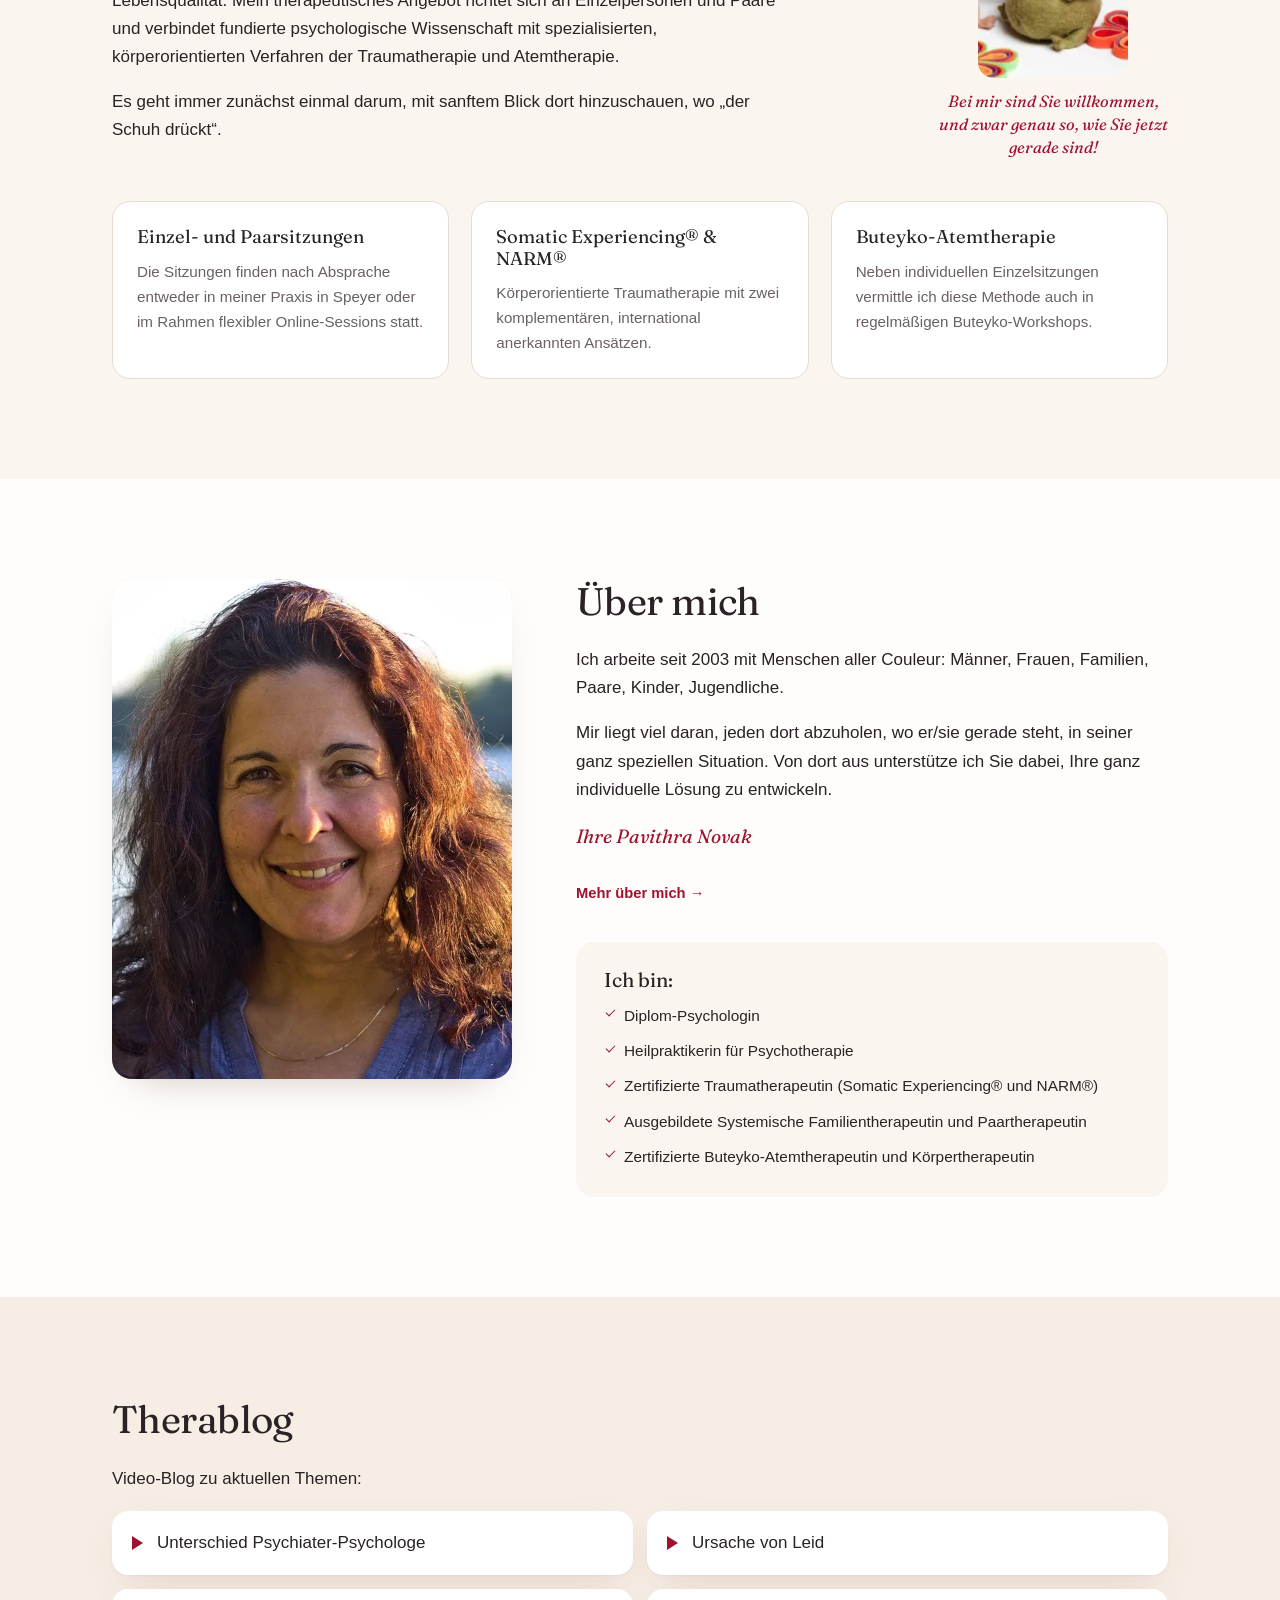
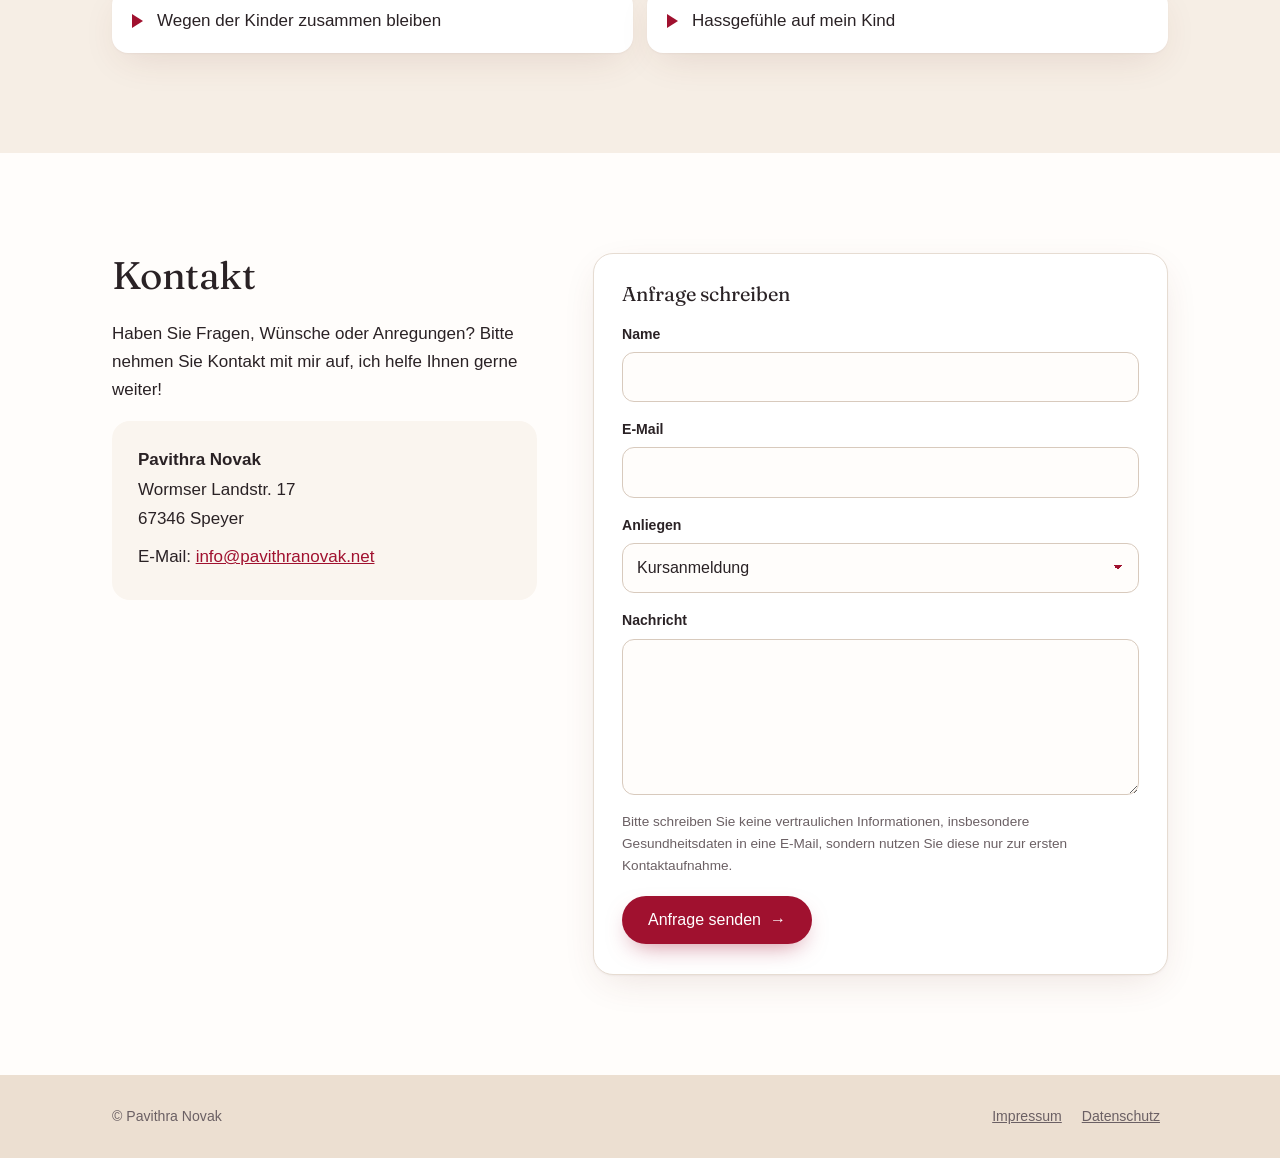
==== commit 7c2276e6: "buchung + kaufseite als ausblick, button text warteliste" ====
--- a/startseite/index.html
+++ b/startseite/index.html
@@ -51,7 +51,7 @@
       <p class="hero-sub">Buteyko Online Workshop und Ganzheitliche Resilienz &ndash; bequem und stressfrei von zu Hause aus.</p>
       <div class="hero-btns">
         <a href="#kurse" class="btn btn-primaer">Kurse &amp; Workshops ansehen</a>
-        <a href="#kontakt" class="btn btn-rahmen">Anfrage schreiben</a>
+        <a href="#kontakt" class="btn btn-rahmen" data-anliegen="Warteliste Einzelsitzung">Platz auf der Warteliste sichern</a>
       </div>
       <ul class="hero-trust">
         <li>Diplom-Psychologin</li>
@@ -72,7 +72,7 @@
   <div class="wrap">
     <h2 class="reveal">Kurse &amp; Workshops</h2>
     <div class="kurse">
-      <div class="kurs reveal" data-demo="kurs" role="link" tabindex="0">
+      <a class="kurs reveal" href="kurs-buteyko/?kurs=me-cfs">
         <picture class="kurs-bild">
           <source srcset="../img/buteyko-me-cfs.webp" type="image/webp">
           <img src="../img/buteyko-me-cfs.jpg" width="920" height="230" alt="" loading="lazy">
@@ -80,9 +80,9 @@
         <span class="kurs-datum">Start: 7. Dezember 2026</span>
         <h3>Buteyko-Atemkurs bei ME/CFS</h3>
         <p>Sanfte Atemregulation im Einklang mit Pacing.</p>
-        <span class="mehr-link">Platz anfragen &rarr;</span>
-      </div>
-      <div class="kurs reveal" data-demo="kurs" role="link" tabindex="0">
+        <span class="mehr-link">Platz buchen &rarr;</span>
+      </a>
+      <a class="kurs reveal" href="kurs-buteyko/">
         <picture class="kurs-bild">
           <source srcset="../img/buteyko-workshop.webp" type="image/webp">
           <img src="../img/buteyko-workshop.jpg" width="920" height="230" alt="" loading="lazy">
@@ -90,9 +90,9 @@
         <span class="kurs-datum">Start: 4. Januar 2027</span>
         <h3>Buteyko Online Workshop</h3>
         <p>5 Abende in einer Kleingruppe von max. 5 TeilnehmerInnen.</p>
-        <span class="mehr-link">Platz anfragen &rarr;</span>
-      </div>
-      <div class="kurs reveal" data-demo="kurs" role="link" tabindex="0">
+        <span class="mehr-link">Platz buchen &rarr;</span>
+      </a>
+      <a class="kurs reveal" href="kurs-buteyko/?kurs=resilienz">
         <picture class="kurs-bild">
           <source srcset="../img/resilienz.webp" type="image/webp">
           <img src="../img/resilienz.jpg" width="920" height="230" alt="" loading="lazy">
@@ -100,8 +100,8 @@
         <span class="kurs-datum">Start: 7. Januar 2027</span>
         <h3>Ganzheitliche Resilienz</h3>
         <p>Ein Online-Kurs mit 7 Modulen à 2 Stunden.</p>
-        <span class="mehr-link">Platz anfragen &rarr;</span>
-      </div>
+        <span class="mehr-link">Platz buchen &rarr;</span>
+      </a>
     </div>
     <p class="warteliste reveal">Einzelsitzungen: Gerne trage ich Sie auf meiner Warteliste ein. <a class="mehr-link" href="#kontakt" data-anliegen="Warteliste Einzelsitzung">Auf die Warteliste &rarr;</a></p>
   </div>
--- a/startseite/css/seite.css
+++ b/startseite/css/seite.css
@@ -222,6 +222,7 @@
   font-weight: 500;
   text-decoration: none;
   border: 2px solid transparent;
+  text-align: center;
   transition: background .2s, color .2s, transform .2s;
 }
 .btn:hover { transform: translateY(-1px); }
@@ -272,6 +273,7 @@
   transition: transform .4s ease;
 }
 .kurs:hover { transform: translateY(-3px); }
+a.kurs { color: var(--text); text-decoration: none; }
 .kurs > *:not(.kurs-bild) { margin-left: 10px; margin-right: 10px; }
 .kurs-bild {
   display: block;
@@ -500,6 +502,119 @@
   color: var(--grau);
 }
 .fuss nav a:hover { color: var(--bordeaux); }
+
+/* ---------- Beispiel-Kursseite ---------- */
+.kurs-seite { padding: 28px 0 clamp(56px, 8vw, 96px); background: linear-gradient(180deg, var(--beige-hell), var(--weiss) 420px); }
+.zurueck {
+  display: inline-block;
+  padding: 12px 0;
+  margin-bottom: 12px;
+  font-size: .92rem;
+  text-decoration: none;
+}
+.zurueck:hover { text-decoration: underline; }
+.kurs-layout {
+  display: grid;
+  grid-template-columns: 1fr 380px;
+  gap: 48px;
+  align-items: start;
+}
+.kurs-kopfbild {
+  display: block;
+  aspect-ratio: 4 / 1;
+  border-radius: 20px;
+  overflow: hidden;
+  background: var(--beige-2);
+  margin-bottom: 24px;
+}
+.kurs-kopfbild img { display: block; width: 100%; height: 100%; object-fit: cover; }
+.kurs-kopfbild img[src*="me-cfs"] { object-position: 75% 60%; }
+.kurs-seite .kurs-datum { display: block; margin-bottom: 8px; }
+.kurs-titel { font-size: clamp(1.9rem, 3.6vw, 2.8rem); letter-spacing: -.02em; margin-bottom: 12px; }
+.kurs-h2 { font-size: 1.4rem; margin: 34px 0 14px; }
+.fakten {
+  display: grid;
+  grid-template-columns: max-content 1fr;
+  gap: 10px 24px;
+  margin: 0;
+  padding: 22px 24px;
+  background: var(--beige-hell);
+  border-radius: 18px;
+}
+.fakten dt { color: var(--grau); font-size: .92rem; }
+.fakten dd { margin: 0; }
+.inhalte { margin: 0 0 20px; padding-left: 0; list-style: none; }
+.inhalte li { position: relative; padding-left: 22px; margin-bottom: 10px; }
+.inhalte li::before {
+  content: "";
+  position: absolute;
+  left: 2px;
+  top: .45em;
+  width: 9px;
+  height: 5px;
+  border-left: 1.5px solid var(--bordeaux);
+  border-bottom: 1.5px solid var(--bordeaux);
+  transform: rotate(-45deg);
+}
+
+/* Buchungsbox rechts, bleibt beim Scrollen stehen */
+.buchung {
+  position: sticky;
+  top: 96px;
+  background: #fff;
+  border: 1px solid var(--linie);
+  border-radius: 20px;
+  padding: 30px 26px 24px;
+  box-shadow: var(--schatten);
+}
+.beispiel-label {
+  position: absolute;
+  top: -12px;
+  left: 20px;
+  padding: 3px 12px;
+  border-radius: 20px;
+  background: var(--text);
+  color: #fff;
+  font-size: .75rem;
+  letter-spacing: .04em;
+}
+.buchung-titel { font-size: 1.35rem; margin-bottom: 14px; }
+.buchung-kurz {
+  display: grid;
+  grid-template-columns: auto 1fr;
+  gap: 6px 14px;
+  margin: 0 0 18px;
+  padding-bottom: 14px;
+  border-bottom: 1px solid var(--linie);
+  font-size: .94rem;
+}
+.buchung-kurz dt { color: var(--grau); }
+.buchung-kurz dd { margin: 0; text-align: right; overflow-wrap: anywhere; }
+.zahlart { border: 0; margin: 0 0 18px; padding: 0; }
+.zahlart legend { font-size: .88rem; font-weight: 600; margin-bottom: 6px; padding: 0; }
+.zahlart label { display: flex; align-items: center; gap: 10px; min-height: 40px; cursor: pointer; }
+.zahlart input { width: 18px; height: 18px; accent-color: var(--bordeaux); }
+.buchung .btn { width: 100%; border: 0; cursor: pointer; font-family: inherit; }
+.btn-text {
+  display: block;
+  margin: 10px auto 0;
+  padding: 10px;
+  background: none;
+  border: 0;
+  font: inherit;
+  font-size: .9rem;
+  color: var(--bordeaux);
+  cursor: pointer;
+}
+.buchung-warte { margin: 14px 0 0; font-size: .88rem; color: var(--grau); text-align: center; }
+.buchung-warte a { display: inline-block; padding: 8px 0; font-weight: 600; text-decoration: none; }
+.buchung-nix {
+  padding: 10px 14px;
+  border-radius: 12px;
+  background: var(--beige);
+  font-size: .88rem;
+}
+.buchung-schritt:focus { outline: none; }
 
 /* Hinweis bei Klick auf Attrappen */
 .hinweis {
@@ -572,6 +687,8 @@
 }
 
 @media (max-width: 960px) {
+  .kurs-layout { grid-template-columns: 1fr; gap: 40px; }
+  .buchung { position: static; max-width: 520px; }
   .kurse { grid-template-columns: 1fr; gap: 18px; }
   .kurs {
     display: grid;
@@ -591,6 +708,10 @@
 }
 
 @media (max-width: 720px) {
+  .kurs-kopfbild { aspect-ratio: 3 / 1; }
+  .fakten { grid-template-columns: 1fr; gap: 2px; padding: 18px; }
+  .fakten dd { margin-bottom: 10px; }
+  .buchung { padding: 28px 18px 20px; }
   body { font-size: 16px; }
   .wrap { padding: 0 18px; }
   .kopf-inner { min-height: 64px; }
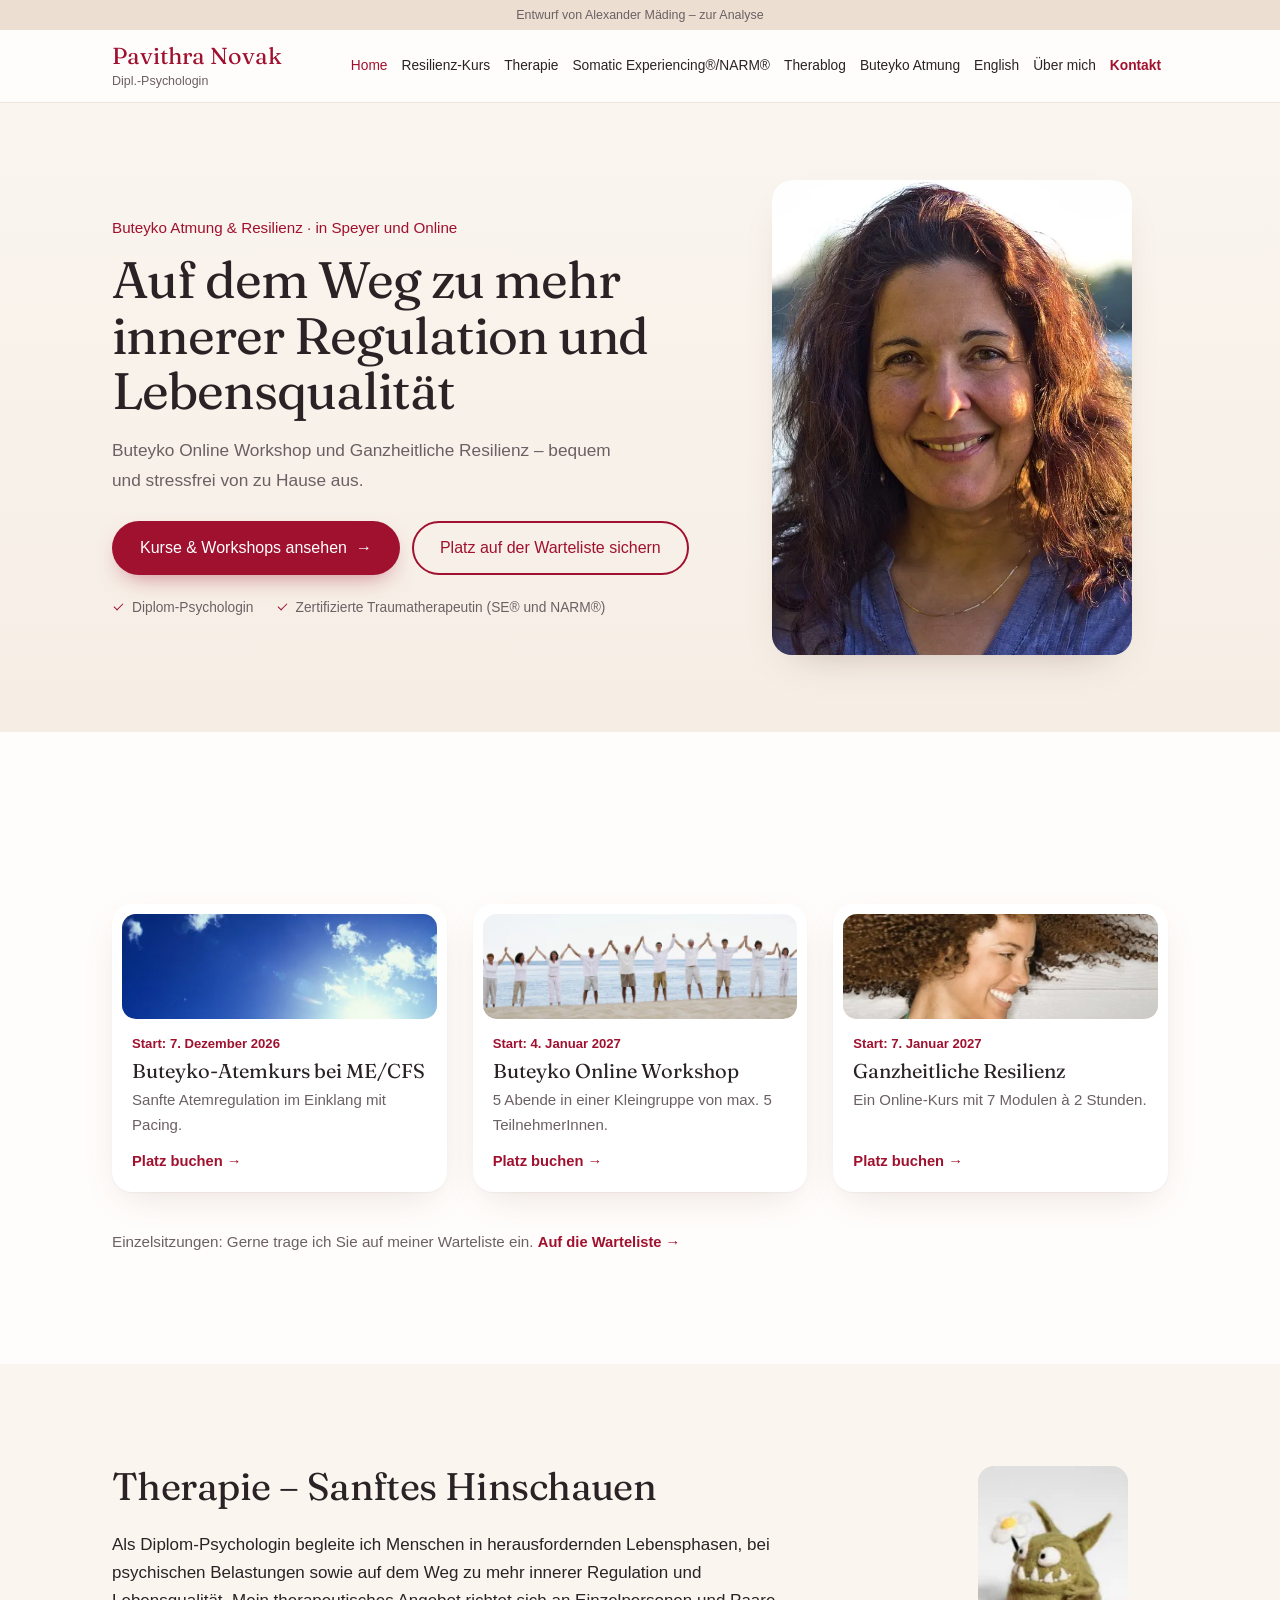
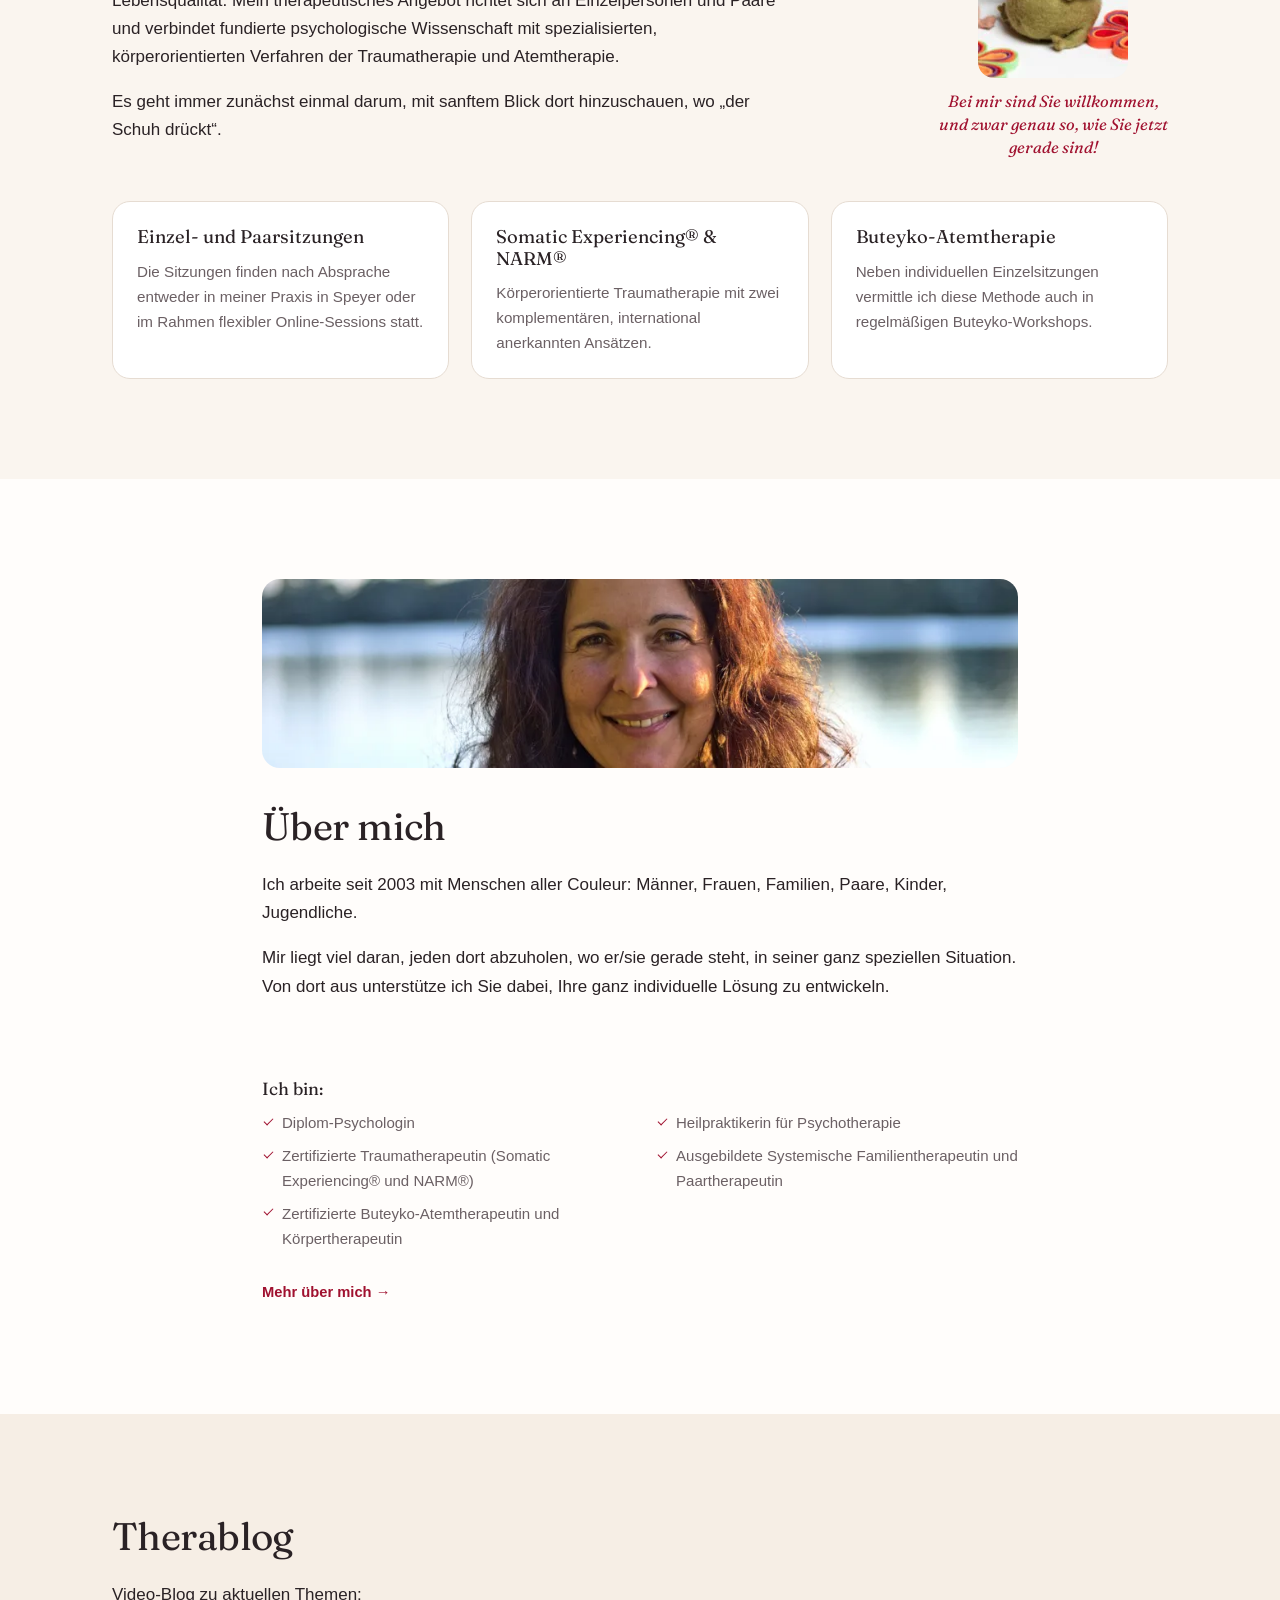
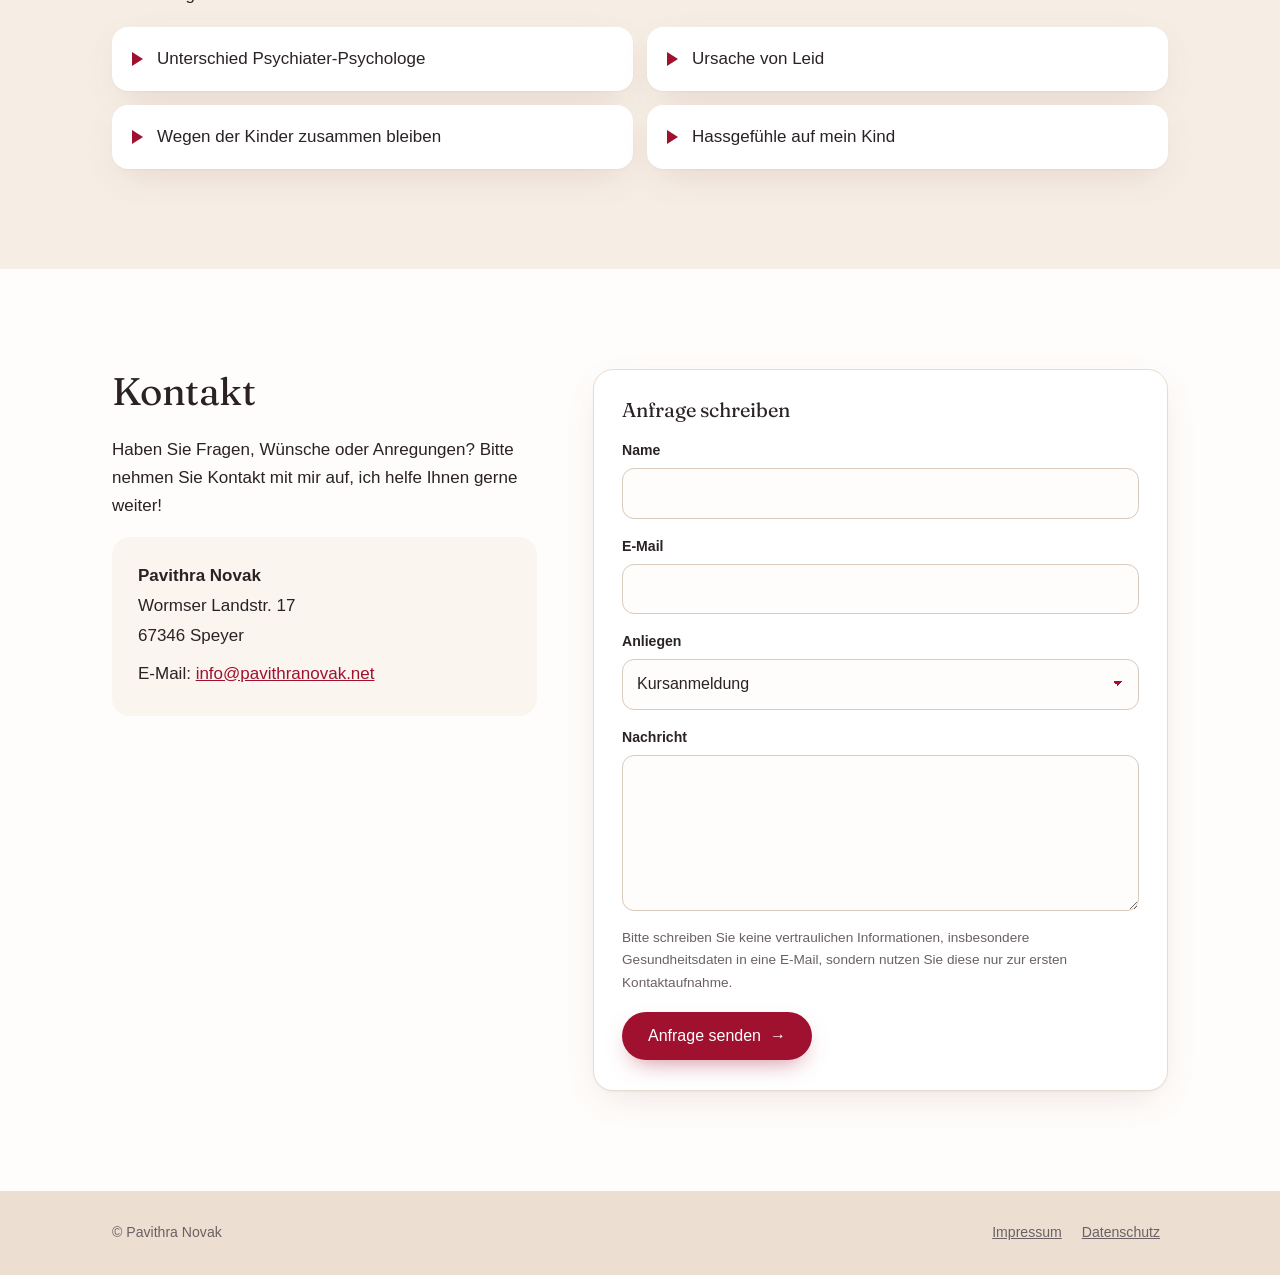
==== commit 10b83f52: "kursbilder nicht mehr gequetscht, ueber mich anderes bild" ====
--- a/startseite/index.html
+++ b/startseite/index.html
@@ -142,33 +142,27 @@
   </div>
 </section>
 
-<!-- Über mich -->
+<!-- Über mich - ruhig, eine schmale Spalte. Bild = Kopfbild ihrer Über-mich-Seite im Originalformat 4:1 -->
 <section class="abschnitt abschnitt-ueber" id="ueber">
-  <div class="wrap">
-    <div class="ueber">
-      <!-- Hochformat-Foto von ihrer Seite, Gesicht ganz drin -->
-      <picture class="ueber-bild reveal">
-        <source srcset="../img/novak-portrait.webp" type="image/webp">
-        <img src="../img/novak-portrait.jpg" width="600" height="847" alt="Pavithra Novak" loading="lazy">
-      </picture>
-      <div class="ueber-text">
-        <h2 class="reveal">Über mich</h2>
-        <p class="reveal">Ich arbeite seit 2003 mit Menschen aller Couleur: Männer, Frauen, Familien, Paare, Kinder, Jugendliche.</p>
-        <p class="reveal">Mir liegt viel daran, jeden dort abzuholen, wo er/sie gerade steht, in seiner ganz speziellen Situation. Von dort aus unterstütze ich Sie dabei, Ihre ganz individuelle Lösung zu entwickeln.</p>
-        <p class="unterschrift reveal">Ihre Pavithra Novak</p>
-        <a class="mehr-link reveal" href="#ueber" data-demo="seite">Mehr über mich &rarr;</a>
-        <div class="quali reveal">
-          <h3>Ich bin:</h3>
-          <ul>
-            <li>Diplom-Psychologin</li>
-            <li>Heilpraktikerin für Psychotherapie</li>
-            <li>Zertifizierte Traumatherapeutin (Somatic Experiencing&reg; und NARM&reg;)</li>
-            <li>Ausgebildete Systemische Familientherapeutin und Paartherapeutin</li>
-            <li>Zertifizierte Buteyko-Atemtherapeutin und Körpertherapeutin</li>
-          </ul>
-        </div>
-      </div>
-    </div>
+  <div class="wrap ueber">
+    <picture class="ueber-banner reveal">
+      <source srcset="../img/novak-see.webp" type="image/webp">
+      <img src="../img/novak-see.jpg" width="920" height="230" alt="Pavithra Novak am Wasser" loading="lazy">
+    </picture>
+    <h2 class="reveal">Über mich</h2>
+    <p class="reveal">Ich arbeite seit 2003 mit Menschen aller Couleur: Männer, Frauen, Familien, Paare, Kinder, Jugendliche.</p>
+    <p class="reveal">Mir liegt viel daran, jeden dort abzuholen, wo er/sie gerade steht, in seiner ganz speziellen Situation. Von dort aus unterstütze ich Sie dabei, Ihre ganz individuelle Lösung zu entwickeln.</p>
+    <p class="unterschrift reveal">Ihre Pavithra Novak</p>
+
+    <h3 class="quali-titel reveal">Ich bin:</h3>
+    <ul class="quali reveal">
+      <li>Diplom-Psychologin</li>
+      <li>Heilpraktikerin für Psychotherapie</li>
+      <li>Zertifizierte Traumatherapeutin (Somatic Experiencing&reg; und NARM&reg;)</li>
+      <li>Ausgebildete Systemische Familientherapeutin und Paartherapeutin</li>
+      <li>Zertifizierte Buteyko-Atemtherapeutin und Körpertherapeutin</li>
+    </ul>
+    <a class="mehr-link reveal" href="#ueber" data-demo="seite">Mehr über mich &rarr;</a>
   </div>
 </section>
 
--- a/startseite/css/seite.css
+++ b/startseite/css/seite.css
@@ -291,6 +291,7 @@
   transition: transform .8s ease;
 }
 .kurs-bild img[src*="me-cfs"] { object-position: 75% 60%; }
+.kurs-bild img[src*="resilienz"] { object-position: 55% 40%; } /* Gesicht mittig */
 .kurs:hover .kurs-bild img { transform: scale(1.04); }
 .kurs-datum {
   font-size: .82rem;
@@ -346,43 +347,35 @@
 .angebot h3 { font-size: 1.15rem; }
 .angebot p { font-size: .95rem; color: var(--grau); }
 
-/* Über mich - Foto links im Hochformat, Text rechts */
-.ueber {
-  display: grid;
-  grid-template-columns: minmax(260px, 400px) 1fr;
-  gap: 64px;
-  align-items: start;
-}
-.ueber-bild {
-  display: block;
-  width: 100%;
-  aspect-ratio: 4 / 5;
-  border-radius: 20px;
+/* Über mich - schmale ruhige Spalte, Bild im Originalformat (4:1), nichts beschnitten */
+.ueber { max-width: 820px; }
+.ueber-banner {
+  display: block;
+  aspect-ratio: 920 / 230;
+  border-radius: 18px;
   overflow: hidden;
   background: var(--beige-2);
-  box-shadow: 0 18px 40px -24px rgba(90,50,40,.35);
-}
-.ueber-bild img {
-  display: block;
-  width: 100%;
-  height: 100%;
-  object-fit: cover;
-  object-position: 50% 22%; /* Kopf + Kinn bleiben drin */
-}
-.ueber-text .mehr-link { margin-bottom: 26px; }
+  margin-bottom: 36px;
+}
+.ueber-banner img { display: block; width: 100%; height: 100%; }
+.quali-titel { font-size: 1.1rem; margin-bottom: 12px; }
 .unterschrift {
   font-family: var(--serif);
   font-style: italic;
   font-size: 1.2rem;
   color: var(--bordeaux);
 }
+.unterschrift + .quali-titel { margin-top: 30px; }
 .quali {
-  background: var(--beige-hell);
-  border-radius: 18px;
-  padding: 26px 28px 18px;
-}
-.quali ul { list-style: none; margin: 0; padding: 0; }
-.quali li { margin-bottom: 10px; font-size: .96rem; }
+  list-style: none;
+  margin: 0 0 18px;
+  padding: 0;
+  display: grid;
+  grid-template-columns: 1fr 1fr;
+  gap: 8px 32px;
+  font-size: .94rem;
+  color: var(--grau);
+}
 
 /* Therablog */
 .blog-liste {
@@ -529,6 +522,7 @@
 }
 .kurs-kopfbild img { display: block; width: 100%; height: 100%; object-fit: cover; }
 .kurs-kopfbild img[src*="me-cfs"] { object-position: 75% 60%; }
+.kurs-kopfbild img[src*="resilienz"] { object-position: 55% 40%; }
 .kurs-seite .kurs-datum { display: block; margin-bottom: 8px; }
 .kurs-titel { font-size: clamp(1.9rem, 3.6vw, 2.8rem); letter-spacing: -.02em; margin-bottom: 12px; }
 .kurs-h2 { font-size: 1.4rem; margin: 34px 0 14px; }
@@ -704,11 +698,10 @@
 
   .angebote { grid-template-columns: 1fr; gap: 14px; }
   .kontakt { grid-template-columns: 1fr; gap: 32px; }
-  .ueber { grid-template-columns: 300px 1fr; gap: 40px; }
 }
 
 @media (max-width: 720px) {
-  .kurs-kopfbild { aspect-ratio: 3 / 1; }
+  .kurs-kopfbild { aspect-ratio: 2 / 1; }
   .fakten { grid-template-columns: 1fr; gap: 2px; padding: 18px; }
   .fakten dd { margin-bottom: 10px; }
   .buchung { padding: 28px 18px 20px; }
@@ -725,21 +718,21 @@
 
   .therapie-kopf { grid-template-columns: 1fr; gap: 24px; }
   .willkommen { display: flex; align-items: center; gap: 18px; text-align: left; }
-  .willkommen img { width: 90px; margin: 0; }
+  .willkommen img { flex: none; width: 90px; margin: 0; }
 
   /* Handy: Foto oben, nicht höher als ~420px */
-  .ueber { grid-template-columns: 1fr; gap: 28px; }
-  .ueber-bild { max-width: 336px; max-height: 420px; }
+  .ueber-banner { border-radius: 14px; margin-bottom: 24px; }
   .blog-liste { grid-template-columns: 1fr; }
   .anfrage { padding: 22px 18px 24px; }
   .anfrage .btn { width: 100%; }
-  .quali, .adresse { padding: 22px 20px 14px; }
+  .adresse { padding: 22px 20px 14px; }
+  .quali { grid-template-columns: 1fr; }
 }
 
 @media (max-width: 480px) {
   .kurs { display: flex; padding: 10px 10px 16px; }
   .kurs > *:not(.kurs-bild) { margin-left: 8px; margin-right: 8px; }
-  .kurs-bild { aspect-ratio: 3 / 1; min-height: 0; margin-bottom: 12px; }
+  .kurs-bild { aspect-ratio: 2 / 1; min-height: 0; margin-bottom: 12px; } /* 3:1 war zu flach */
 }
 
 /* Nachtrag: ganz kleine Handys */
@@ -756,7 +749,6 @@
   .menue { max-height: none; }
   .hero { grid-template-columns: 1.3fr .7fr; }
   .foto { max-width: 220px; }
-  .ueber { grid-template-columns: 200px 1fr; gap: 28px; }
 }
 
 @media (prefers-reduced-motion: reduce) {
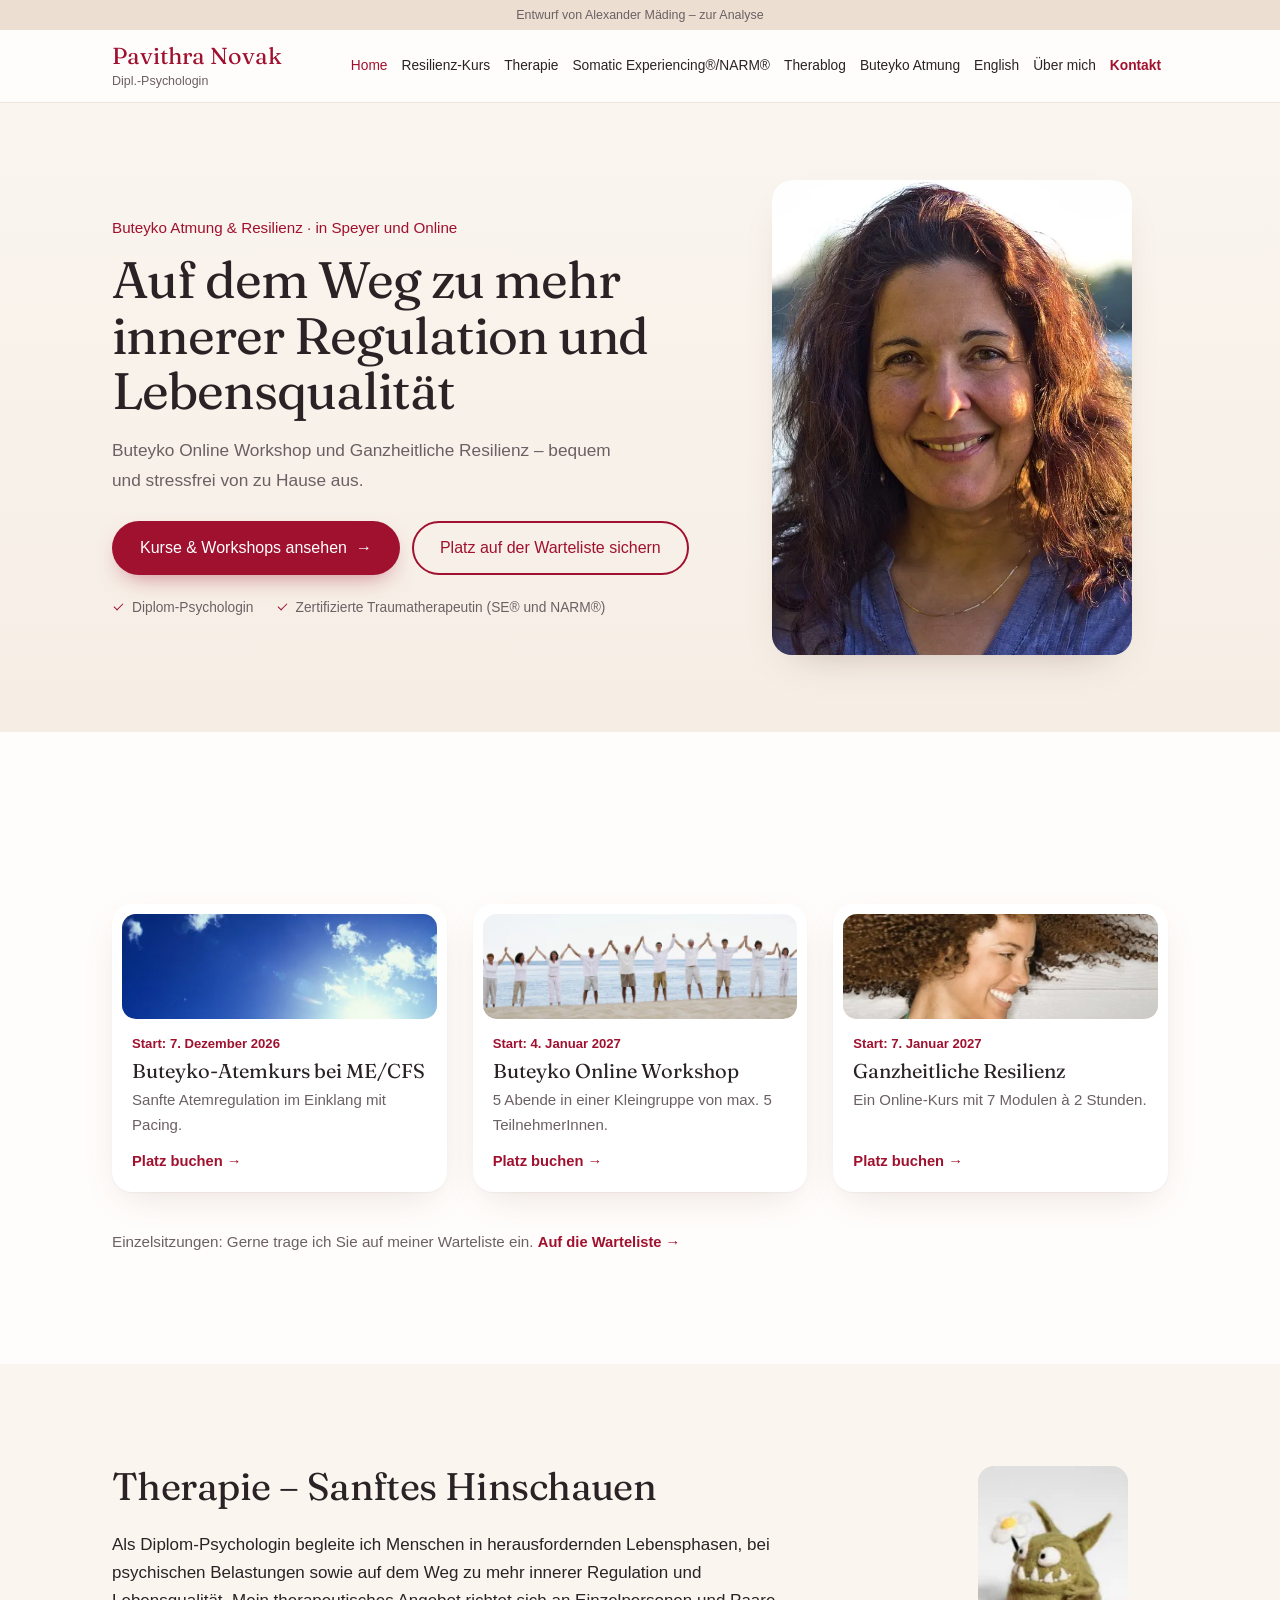
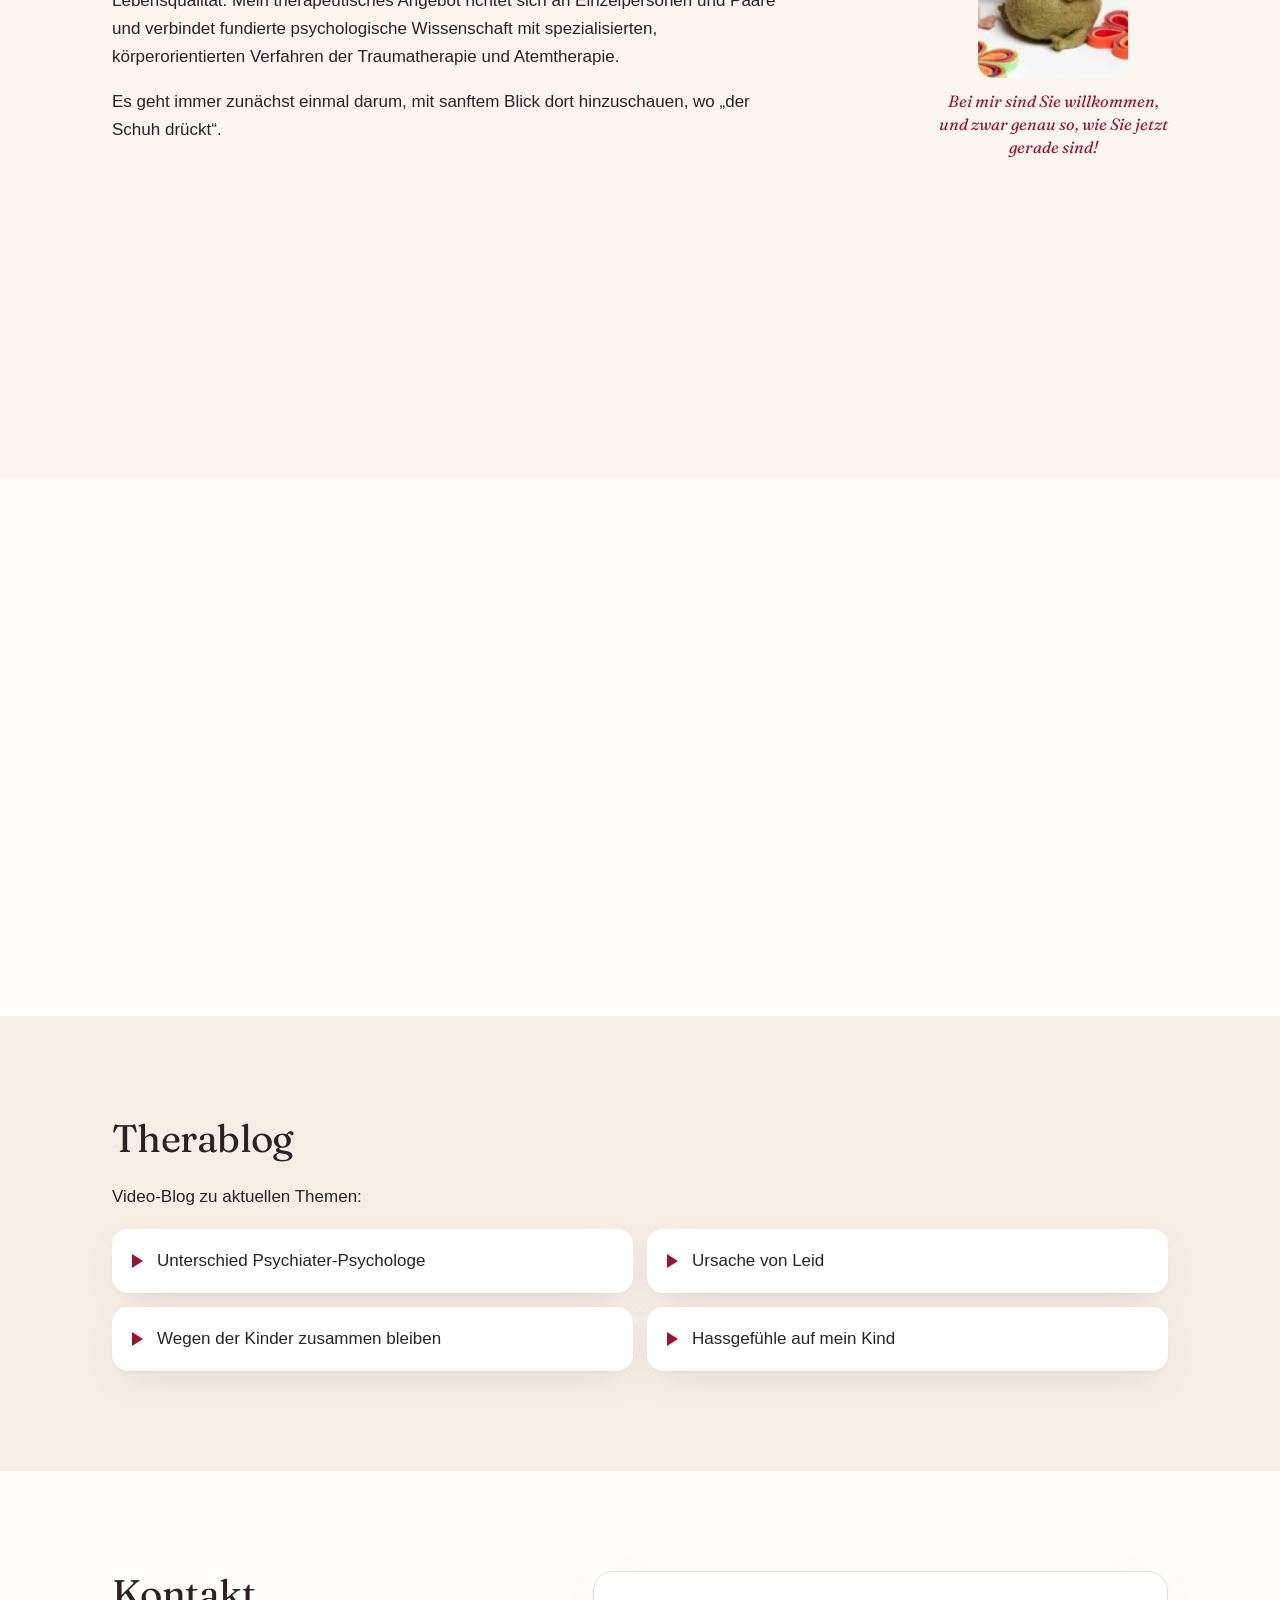
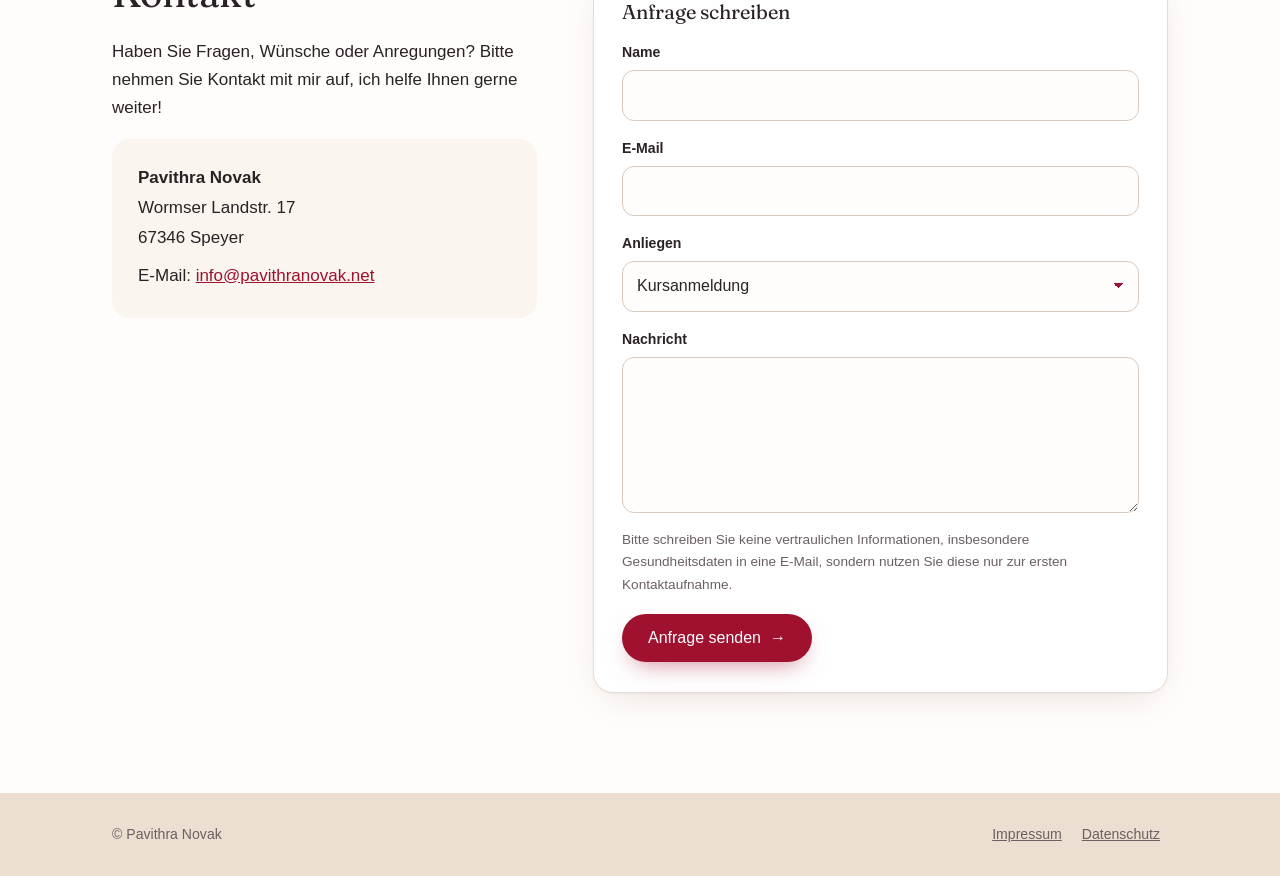
==== commit 11ea678d: "ueber mich ohne bild" ====
--- a/startseite/index.html
+++ b/startseite/index.html
@@ -142,27 +142,26 @@
   </div>
 </section>
 
-<!-- Über mich - ruhig, eine schmale Spalte. Bild = Kopfbild ihrer Über-mich-Seite im Originalformat 4:1 -->
+<!-- Über mich - nur Text, links Text, rechts die Qualis (Handy untereinander) -->
 <section class="abschnitt abschnitt-ueber" id="ueber">
   <div class="wrap ueber">
-    <picture class="ueber-banner reveal">
-      <source srcset="../img/novak-see.webp" type="image/webp">
-      <img src="../img/novak-see.jpg" width="920" height="230" alt="Pavithra Novak am Wasser" loading="lazy">
-    </picture>
-    <h2 class="reveal">Über mich</h2>
-    <p class="reveal">Ich arbeite seit 2003 mit Menschen aller Couleur: Männer, Frauen, Familien, Paare, Kinder, Jugendliche.</p>
-    <p class="reveal">Mir liegt viel daran, jeden dort abzuholen, wo er/sie gerade steht, in seiner ganz speziellen Situation. Von dort aus unterstütze ich Sie dabei, Ihre ganz individuelle Lösung zu entwickeln.</p>
-    <p class="unterschrift reveal">Ihre Pavithra Novak</p>
-
-    <h3 class="quali-titel reveal">Ich bin:</h3>
-    <ul class="quali reveal">
-      <li>Diplom-Psychologin</li>
-      <li>Heilpraktikerin für Psychotherapie</li>
-      <li>Zertifizierte Traumatherapeutin (Somatic Experiencing&reg; und NARM&reg;)</li>
-      <li>Ausgebildete Systemische Familientherapeutin und Paartherapeutin</li>
-      <li>Zertifizierte Buteyko-Atemtherapeutin und Körpertherapeutin</li>
-    </ul>
-    <a class="mehr-link reveal" href="#ueber" data-demo="seite">Mehr über mich &rarr;</a>
+    <div class="ueber-text">
+      <h2 class="reveal">Über mich</h2>
+      <p class="reveal">Ich arbeite seit 2003 mit Menschen aller Couleur: Männer, Frauen, Familien, Paare, Kinder, Jugendliche.</p>
+      <p class="reveal">Mir liegt viel daran, jeden dort abzuholen, wo er/sie gerade steht, in seiner ganz speziellen Situation. Von dort aus unterstütze ich Sie dabei, Ihre ganz individuelle Lösung zu entwickeln.</p>
+      <p class="unterschrift reveal">Ihre Pavithra Novak</p>
+      <a class="mehr-link reveal" href="#ueber" data-demo="seite">Mehr über mich &rarr;</a>
+    </div>
+    <div class="ueber-quali reveal">
+      <h3 class="quali-titel">Ich bin:</h3>
+      <ul class="quali">
+        <li>Diplom-Psychologin</li>
+        <li>Heilpraktikerin für Psychotherapie</li>
+        <li>Zertifizierte Traumatherapeutin (Somatic Experiencing&reg; und NARM&reg;)</li>
+        <li>Ausgebildete Systemische Familientherapeutin und Paartherapeutin</li>
+        <li>Zertifizierte Buteyko-Atemtherapeutin und Körpertherapeutin</li>
+      </ul>
+    </div>
   </div>
 </section>
 
--- a/startseite/css/seite.css
+++ b/startseite/css/seite.css
@@ -347,35 +347,32 @@
 .angebot h3 { font-size: 1.15rem; }
 .angebot p { font-size: .95rem; color: var(--grau); }
 
-/* Über mich - schmale ruhige Spalte, Bild im Originalformat (4:1), nichts beschnitten */
-.ueber { max-width: 820px; }
-.ueber-banner {
-  display: block;
-  aspect-ratio: 920 / 230;
-  border-radius: 18px;
-  overflow: hidden;
-  background: var(--beige-2);
-  margin-bottom: 36px;
-}
-.ueber-banner img { display: block; width: 100%; height: 100%; }
-.quali-titel { font-size: 1.1rem; margin-bottom: 12px; }
+/* Über mich - ohne Bild, Text links, Qualis rechts */
+.ueber {
+  display: grid;
+  grid-template-columns: 1.3fr 1fr;
+  gap: 72px;
+  align-items: center;
+}
+.ueber-text p { max-width: 34em; }
+.ueber-quali {
+  padding-left: 40px;
+  border-left: 1px solid var(--linie);
+}
+.quali-titel { font-size: 1.15rem; margin-bottom: 14px; }
 .unterschrift {
   font-family: var(--serif);
   font-style: italic;
   font-size: 1.2rem;
   color: var(--bordeaux);
 }
-.unterschrift + .quali-titel { margin-top: 30px; }
 .quali {
   list-style: none;
-  margin: 0 0 18px;
+  margin: 0;
   padding: 0;
-  display: grid;
-  grid-template-columns: 1fr 1fr;
-  gap: 8px 32px;
-  font-size: .94rem;
-  color: var(--grau);
-}
+  font-size: .96rem;
+}
+.quali li { margin-bottom: 10px; }
 
 /* Therablog */
 .blog-liste {
@@ -681,6 +678,8 @@
 }
 
 @media (max-width: 960px) {
+  .ueber { grid-template-columns: 1fr; gap: 32px; }
+  .ueber-quali { padding: 24px 0 0; border-left: 0; border-top: 1px solid var(--linie); }
   .kurs-layout { grid-template-columns: 1fr; gap: 40px; }
   .buchung { position: static; max-width: 520px; }
   .kurse { grid-template-columns: 1fr; gap: 18px; }
@@ -718,15 +717,14 @@
 
   .therapie-kopf { grid-template-columns: 1fr; gap: 24px; }
   .willkommen { display: flex; align-items: center; gap: 18px; text-align: left; }
-  .willkommen img { flex: none; width: 90px; margin: 0; }
+  .willkommen picture { flex: none; }
+  .willkommen img { width: 90px; margin: 0; }
 
   /* Handy: Foto oben, nicht höher als ~420px */
-  .ueber-banner { border-radius: 14px; margin-bottom: 24px; }
   .blog-liste { grid-template-columns: 1fr; }
   .anfrage { padding: 22px 18px 24px; }
   .anfrage .btn { width: 100%; }
   .adresse { padding: 22px 20px 14px; }
-  .quali { grid-template-columns: 1fr; }
 }
 
 @media (max-width: 480px) {
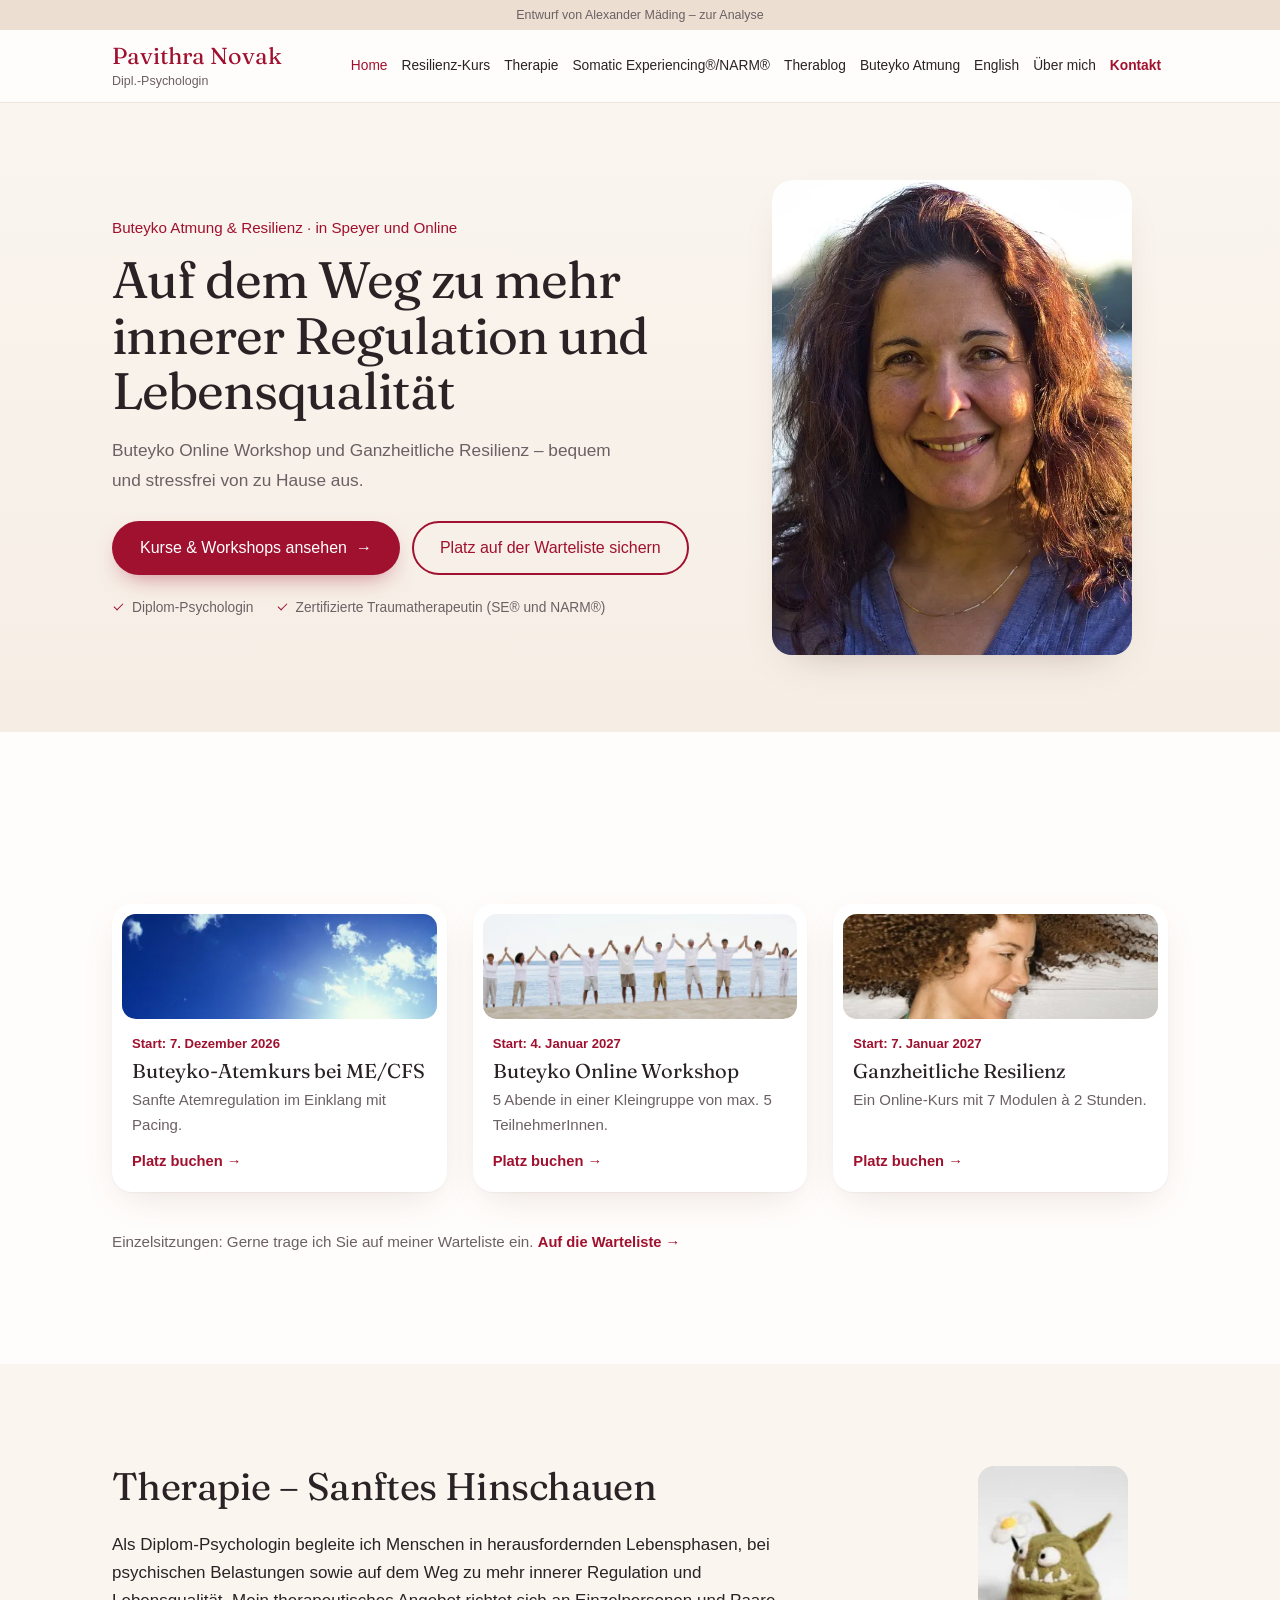
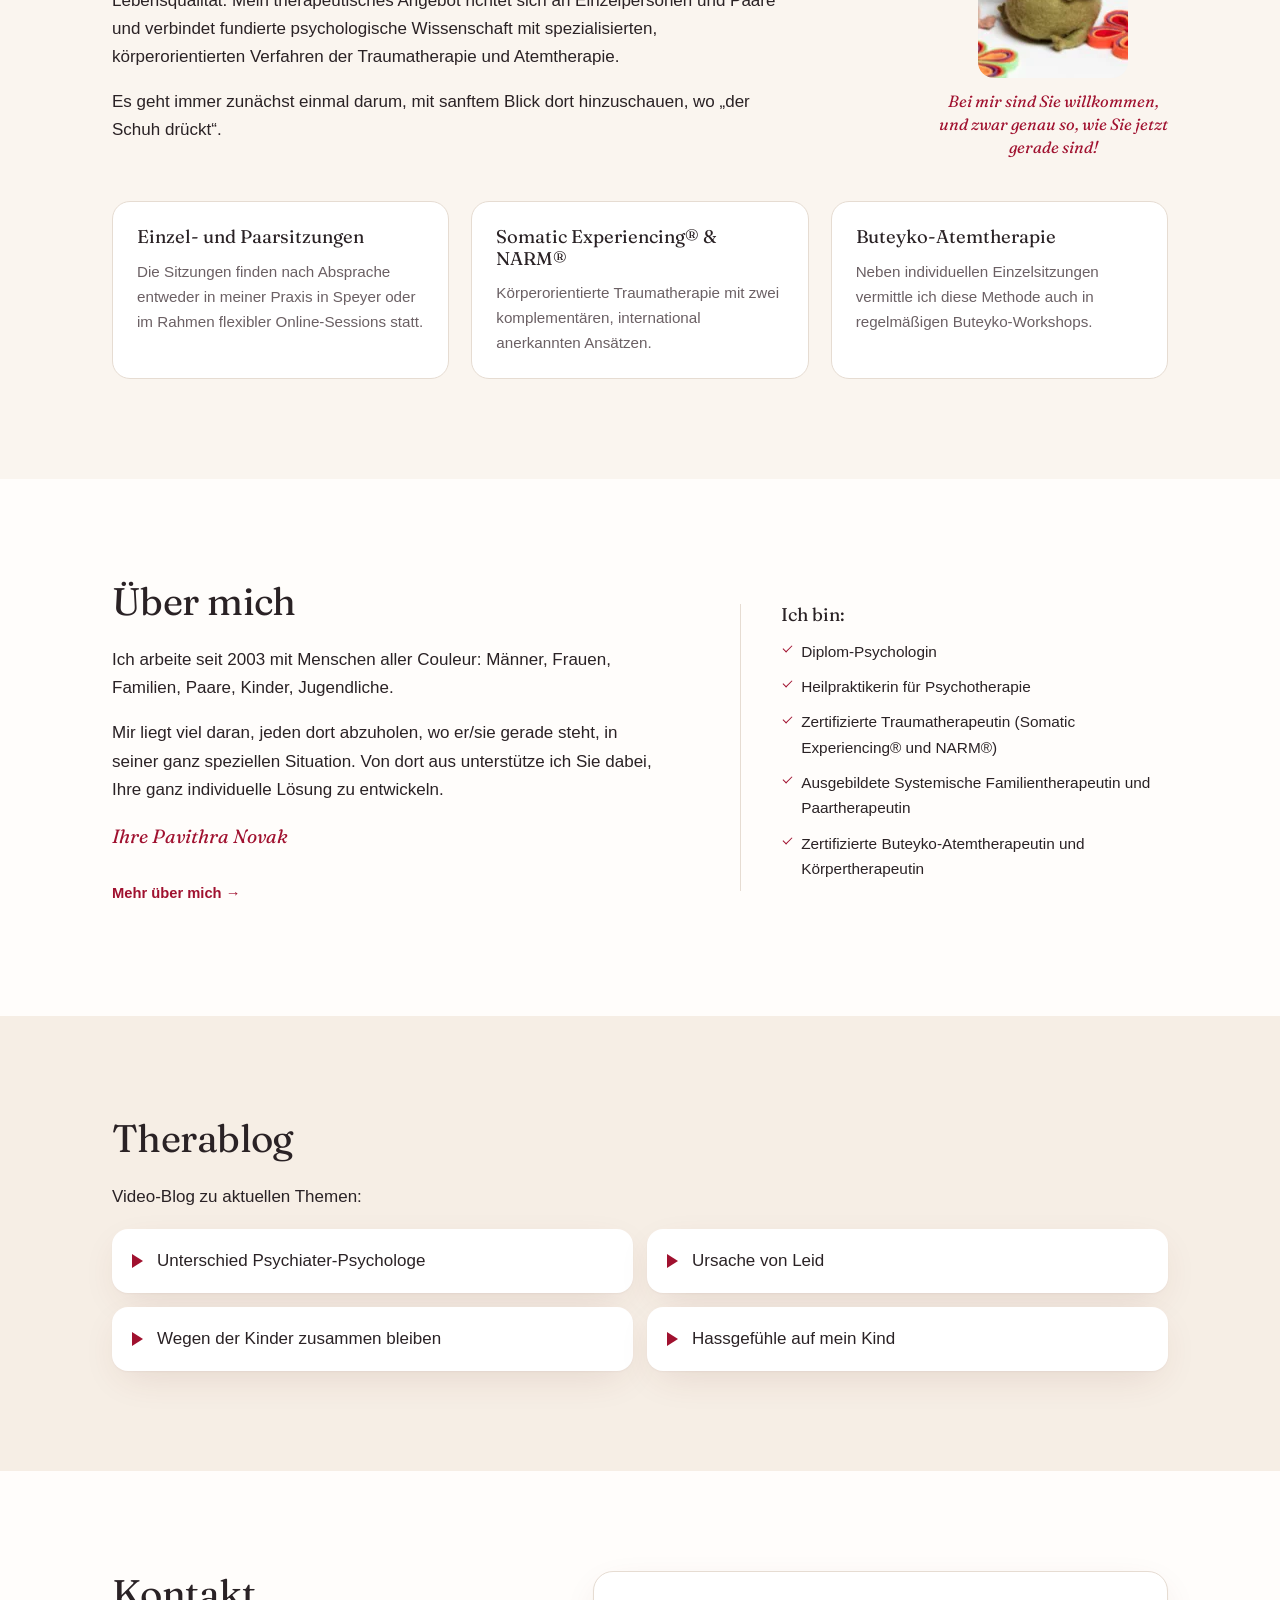
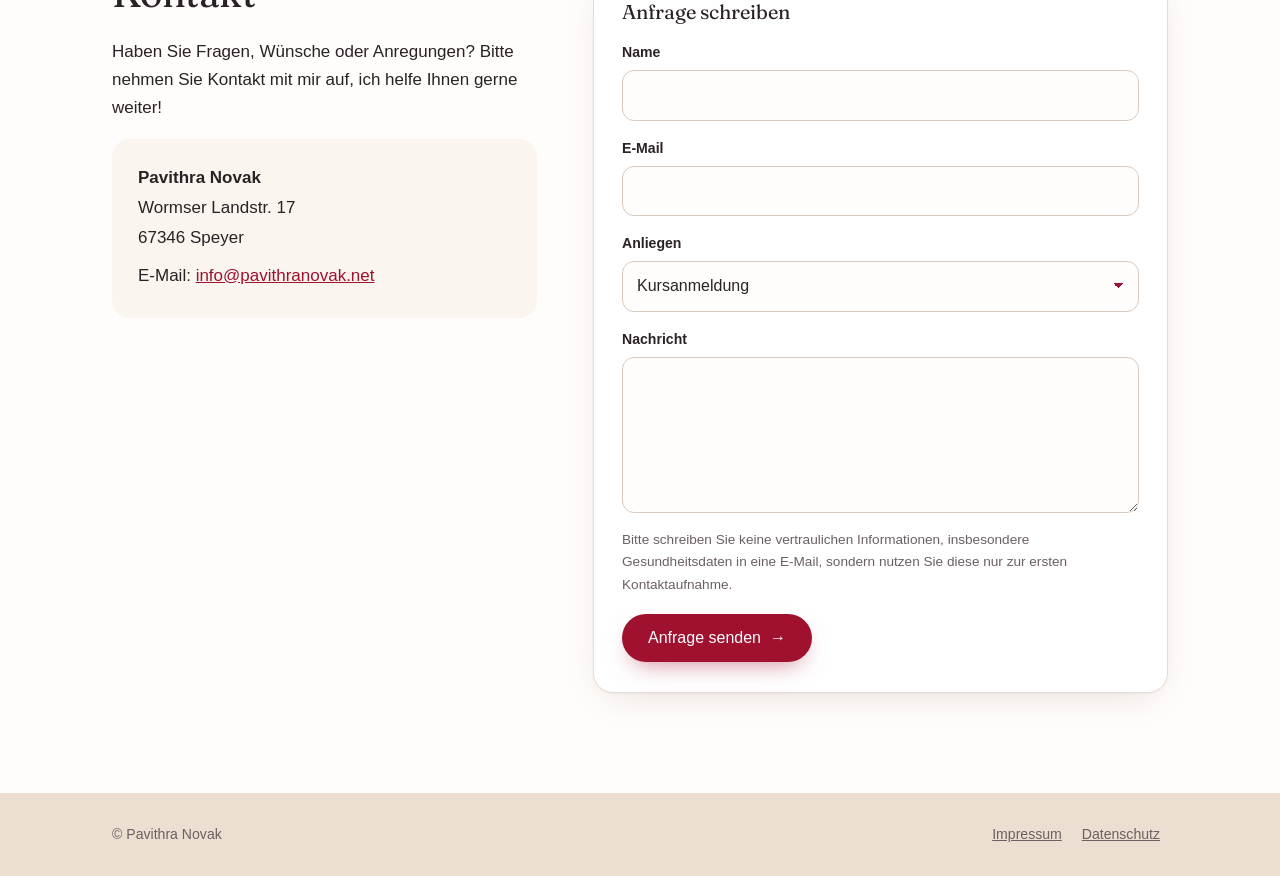
==== commit 71ec1221: "kurse handy zum wischen" ====
--- a/startseite/index.html
+++ b/startseite/index.html
@@ -71,7 +71,7 @@
 <section class="abschnitt abschnitt-kurse" id="kurse">
   <div class="wrap">
     <h2 class="reveal">Kurse &amp; Workshops</h2>
-    <div class="kurse">
+    <div class="kurse" id="kurse-liste" role="region" aria-label="Kurse und Workshops, auf dem Handy seitlich wischen" tabindex="0">
       <a class="kurs reveal" href="kurs-buteyko/?kurs=me-cfs">
         <picture class="kurs-bild">
           <source srcset="../img/buteyko-me-cfs.webp" type="image/webp">
@@ -103,6 +103,8 @@
         <span class="mehr-link">Platz buchen &rarr;</span>
       </a>
     </div>
+    <!-- nur Handy: Hinweis zum Wischen, per JS umgeschaltet -->
+    <button class="wisch-hinweis" type="button" aria-controls="kurse-liste">nach rechts wischen &rarr;</button>
     <p class="warteliste reveal">Einzelsitzungen: Gerne trage ich Sie auf meiner Warteliste ein. <a class="mehr-link" href="#kontakt" data-anliegen="Warteliste Einzelsitzung">Auf die Warteliste &rarr;</a></p>
   </div>
 </section>
--- a/startseite/css/seite.css
+++ b/startseite/css/seite.css
@@ -302,6 +302,8 @@
 .kurs h3 { margin-bottom: 6px; }
 .kurs p { font-size: .94rem; color: var(--grau); margin-bottom: 0; }
 .kurs .mehr-link { margin-top: auto; padding-top: 12px; }
+
+.wisch-hinweis { display: none; }
 
 .warteliste {
   margin: 28px 0 0;
@@ -727,10 +729,45 @@
   .adresse { padding: 22px 20px 14px; }
 }
 
-@media (max-width: 480px) {
-  .kurs { display: flex; padding: 10px 10px 16px; }
+/* Handy: Kurse als Wisch-Leiste, nächste Karte schaut rein */
+@media (max-width: 720px) {
+  .kurse {
+    display: flex;
+    gap: 14px;
+    margin: 24px -18px 0;
+    padding: 6px 18px 18px;
+    overflow-x: auto;
+    scroll-snap-type: x mandatory;
+    scroll-padding: 0 18px;
+    -webkit-overflow-scrolling: touch;
+    overscroll-behavior-x: contain;
+    scrollbar-width: none;
+  }
+  .kurse::-webkit-scrollbar { display: none; }
+  .kurse:focus-visible { outline-offset: -3px; }
+  .kurs {
+    flex: 0 0 85%;
+    scroll-snap-align: start;
+    display: flex;
+    padding: 10px 10px 16px;
+  }
+  .kurs:hover { transform: none; }
   .kurs > *:not(.kurs-bild) { margin-left: 8px; margin-right: 8px; }
-  .kurs-bild { aspect-ratio: 2 / 1; min-height: 0; margin-bottom: 12px; } /* 3:1 war zu flach */
+  .kurs-bild { grid-row: auto; aspect-ratio: 2 / 1; min-height: 0; margin: 0 0 12px; } /* 3:1 war zu flach */
+  .kurs .mehr-link { align-self: flex-start; margin-top: auto; }
+
+  .wisch-hinweis {
+    display: block;
+    margin: 2px 0 0 auto;
+    padding: 12px 0 12px 12px;
+    background: none;
+    border: 0;
+    font: inherit;
+    font-size: .88rem;
+    color: var(--grau);
+    cursor: pointer;
+  }
+  .wisch-hinweis:hover { color: var(--bordeaux); }
 }
 
 /* Nachtrag: ganz kleine Handys */
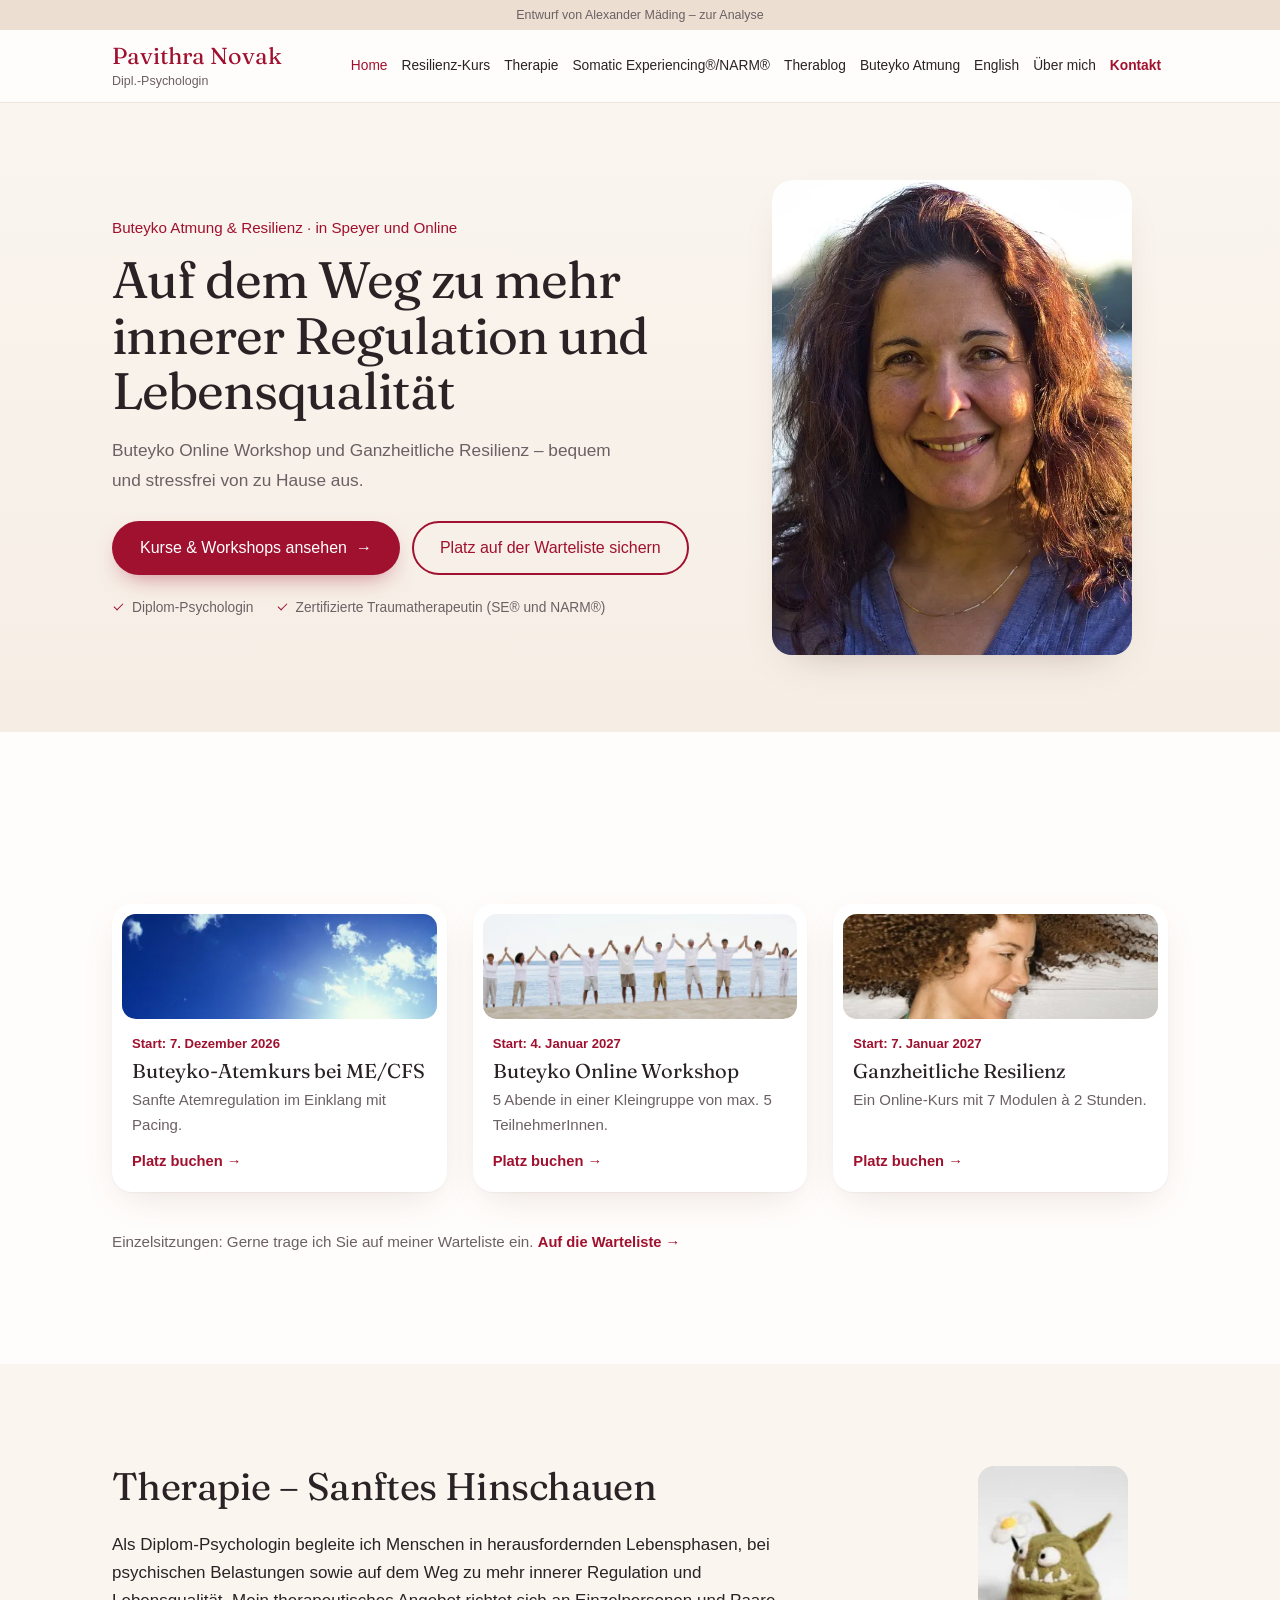
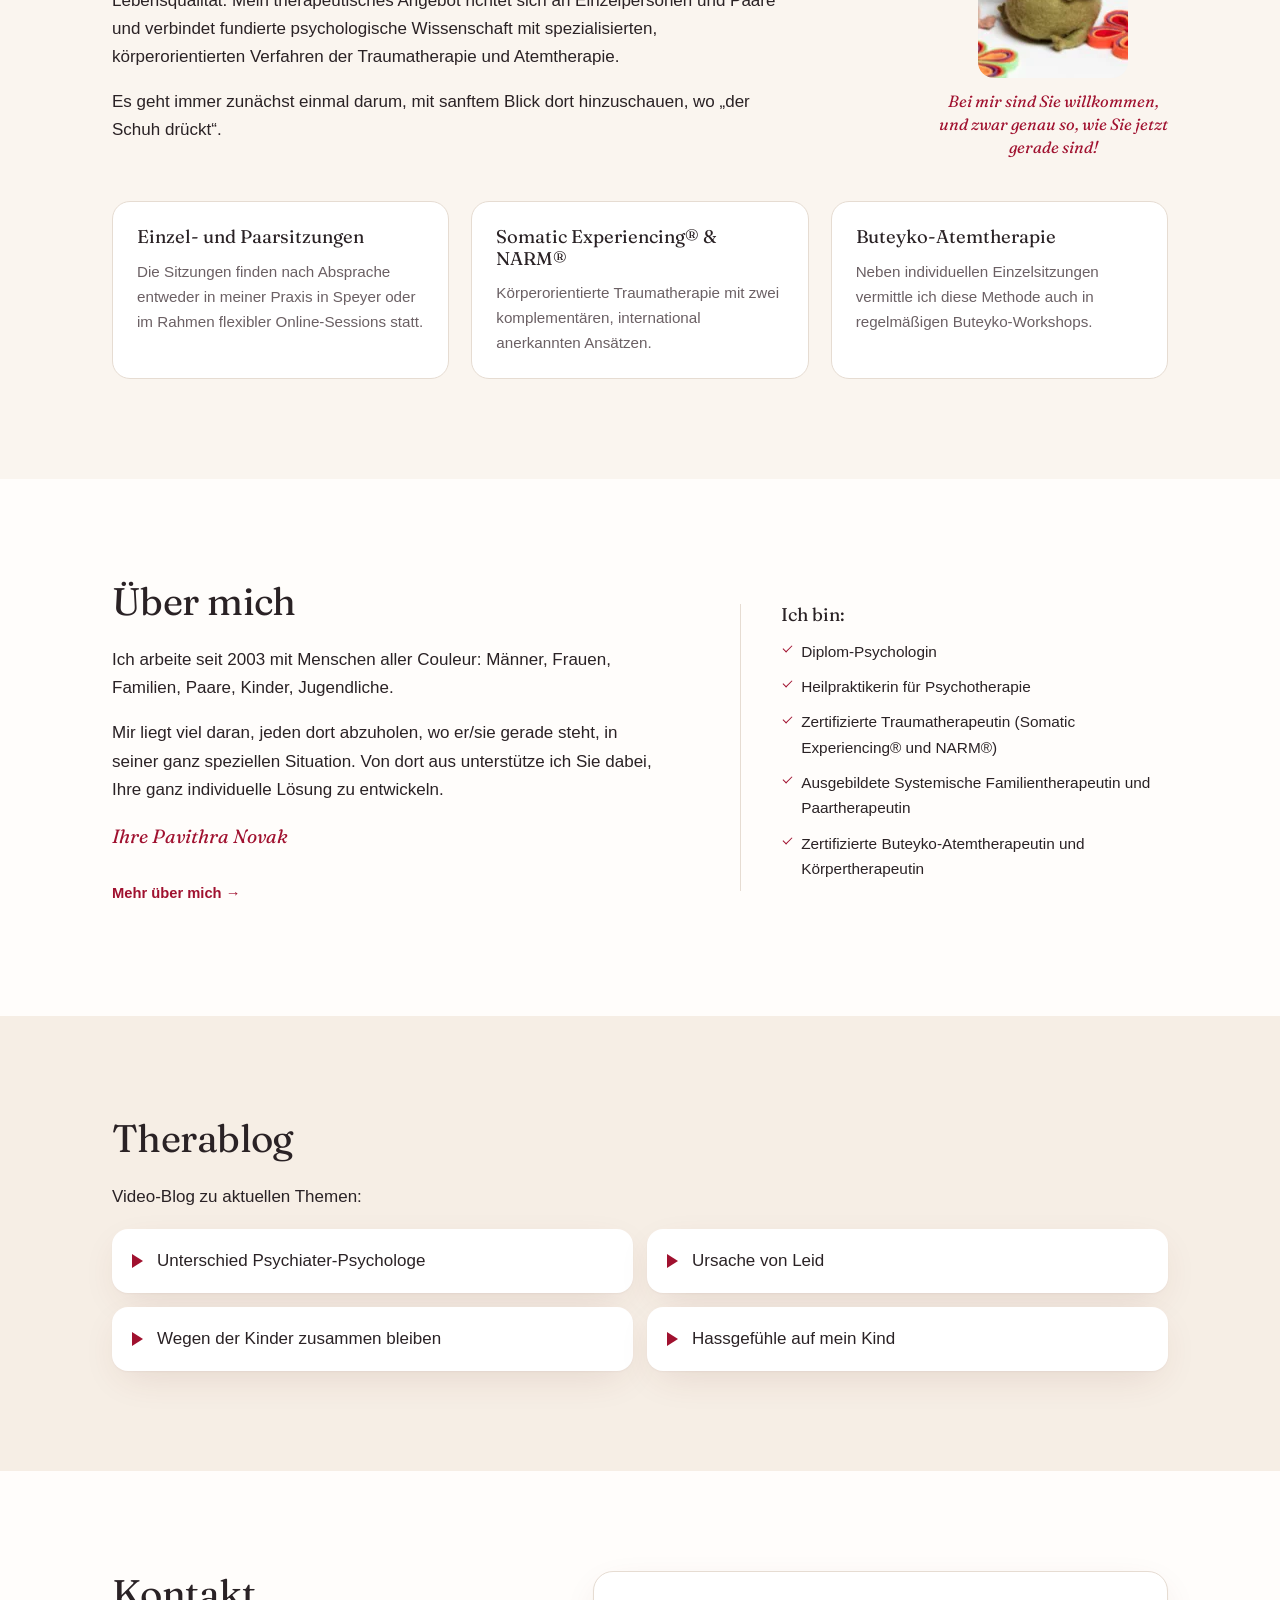
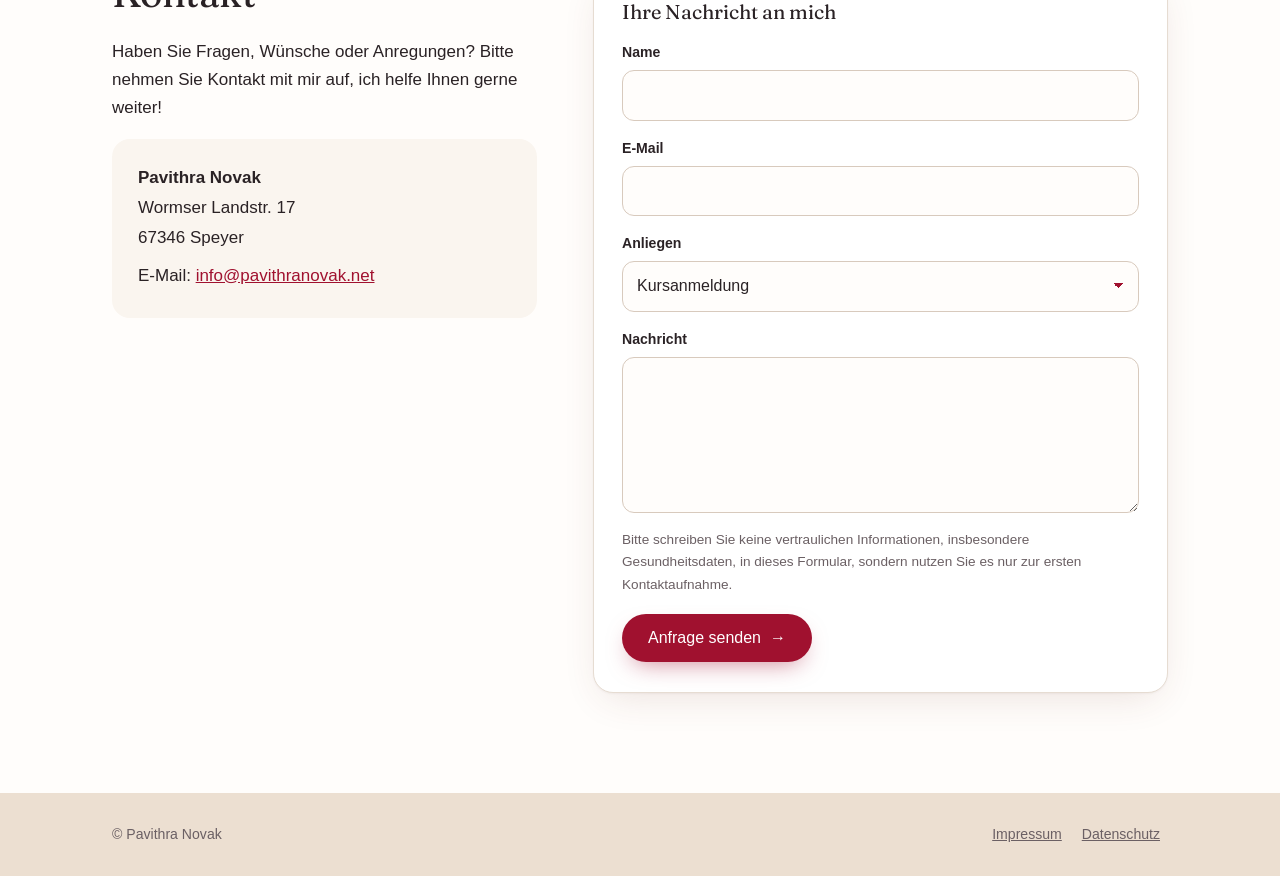
==== commit 99fe45c3: "formular ueberschrift + hinweis angepasst" ====
--- a/startseite/index.html
+++ b/startseite/index.html
@@ -196,7 +196,7 @@
     </div>
 
     <form class="anfrage reveal" id="anfrage-form" action="#kontakt" novalidate>
-      <h3>Anfrage schreiben</h3>
+      <h3>Ihre Nachricht an mich</h3>
       <div class="feld">
         <label for="f-name">Name</label>
         <input id="f-name" name="name" type="text" autocomplete="name">
@@ -218,7 +218,7 @@
         <label for="f-text">Nachricht</label>
         <textarea id="f-text" name="nachricht" rows="5"></textarea>
       </div>
-      <p class="klein">Bitte schreiben Sie keine vertraulichen Informationen, insbesondere Gesundheitsdaten in eine E-Mail, sondern nutzen Sie diese nur zur ersten Kontaktaufnahme.</p>
+      <p class="klein">Bitte schreiben Sie keine vertraulichen Informationen, insbesondere Gesundheitsdaten, in dieses Formular, sondern nutzen Sie es nur zur ersten Kontaktaufnahme.</p>
       <button class="btn btn-primaer" type="submit">Anfrage senden</button>
     </form>
   </div>
